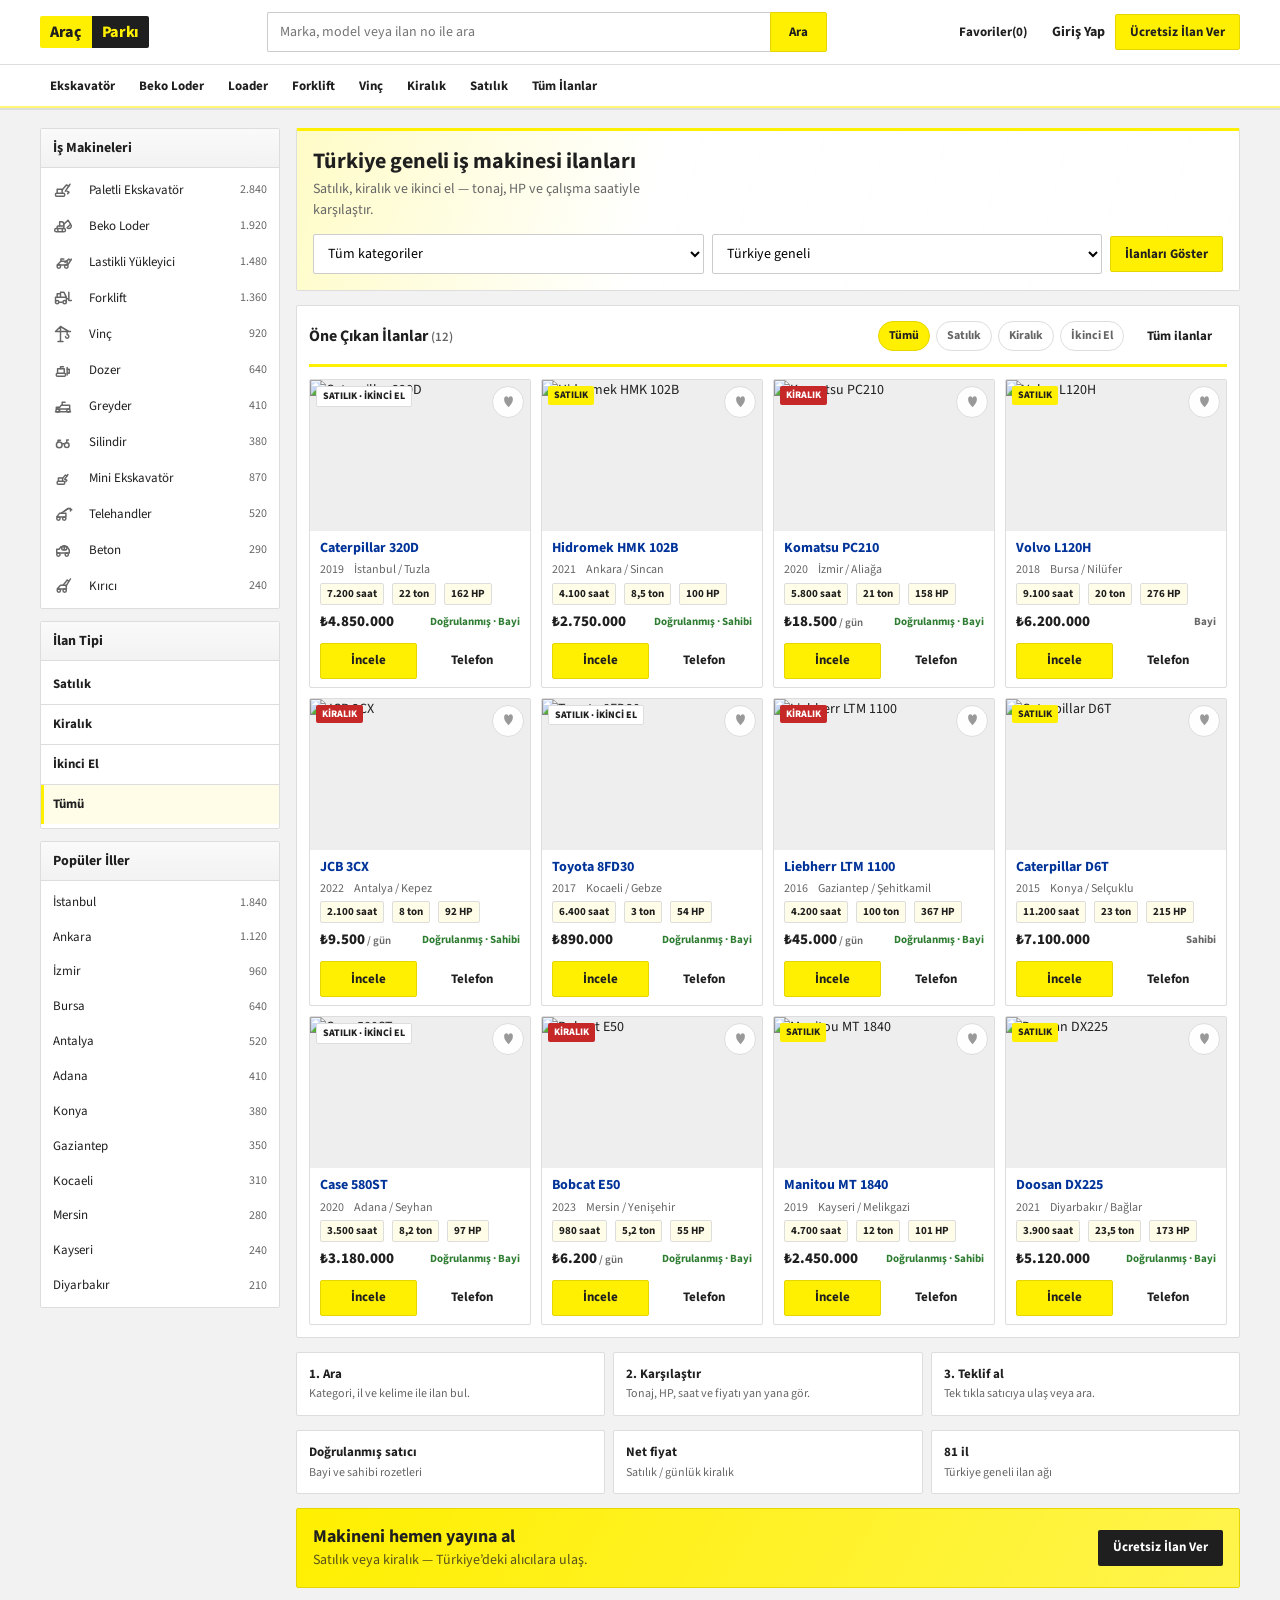
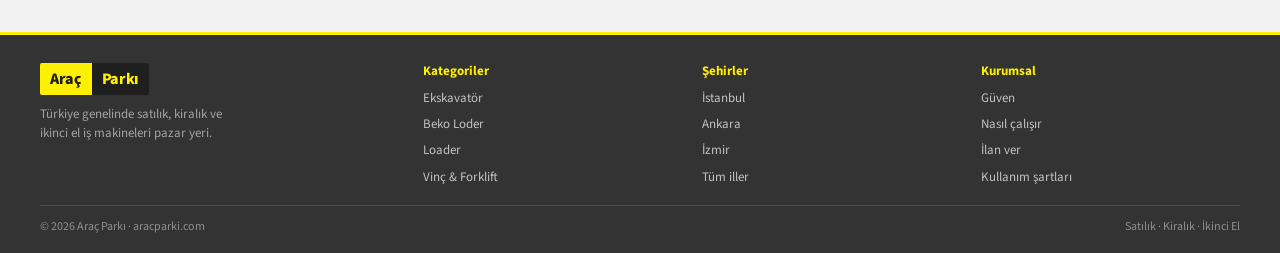
==== index.html @ b3c6f109 "Add initial implementation of vehicle listing and detail pages Created data structure for vehicle li" ====
<!DOCTYPE html>
<html lang="tr">
  <head>
    <meta charset="UTF-8" />
    <meta name="viewport" content="width=device-width, initial-scale=1" />
    <meta
      name="description"
      content="Araç Parkı — Türkiye genelinde satılık, kiralık ve ikinci el iş makineleri pazar yeri. Ekskavatör, loader, beko, vinç ve daha fazlası."
    />
    <title>Araç Parkı | Türkiye İş Makinesi Satılık · Kiralık · İkinci El</title>
    <link rel="preconnect" href="https://fonts.googleapis.com" />
    <link rel="preconnect" href="https://fonts.gstatic.com" crossorigin />
    <link
      href="https://fonts.googleapis.com/css2?family=Source+Sans+3:wght@400;600;700;800&display=swap"
      rel="stylesheet"
    />
    <link rel="stylesheet" href="styles.css" />
  </head>
  <body>
    <header class="site-header" id="top">
      <div class="header-top">
        <div class="container header-top-inner">
          <a class="logo" href="index.html" aria-label="Araç Parkı ana sayfa">
            <span class="logo-arac">Araç</span><span class="logo-parki">Parkı</span>
          </a>

          <form class="header-search" id="search-form" role="search">
            <label class="sr-only" for="search-query">Kelime ara</label>
            <input
              id="search-query"
              name="q"
              type="search"
              placeholder="Marka, model veya ilan no ile ara"
              autocomplete="off"
            />
            <button class="btn btn-machine" type="submit">Ara</button>
          </form>

          <div class="header-actions">
            <button
              type="button"
              class="btn btn-ghost fav-toggle"
              id="fav-panel-btn"
              aria-expanded="false"
              aria-controls="fav-panel"
            >
              Favoriler <span id="fav-count">(0)</span>
            </button>
            <a class="link-quiet" href="#giris">Giriş Yap</a>
            <a class="btn btn-machine" href="#ilan-ver">Ücretsiz İlan Ver</a>
            <button
              class="nav-toggle"
              type="button"
              aria-expanded="false"
              aria-controls="nav-mobile"
              aria-label="Menüyü aç"
            >
              <span aria-hidden="true"></span>
            </button>
          </div>
        </div>
      </div>

      <nav class="cat-bar" aria-label="Kategoriler">
        <div class="container cat-bar-inner">
          <a href="ilanlar.html?kategori=Paletli%20Ekskavat%C3%B6r">Ekskavatör</a>
          <a href="ilanlar.html?kategori=Beko%20Loder">Beko Loder</a>
          <a href="ilanlar.html?kategori=Lastikli%20Y%C3%BCkleyici">Loader</a>
          <a href="ilanlar.html?kategori=Forklift">Forklift</a>
          <a href="ilanlar.html?kategori=Vin%C3%A7">Vinç</a>
          <a href="ilanlar.html?tip=kiralik">Kiralık</a>
          <a href="ilanlar.html?tip=satilik">Satılık</a>
          <a href="ilanlar.html">Tüm İlanlar</a>
        </div>
      </nav>

      <div class="nav-mobile" id="nav-mobile">
        <a href="#vitrin" data-filter="satilik">Satılık</a>
        <a href="#vitrin" data-filter="kiralik">Kiralık</a>
        <a href="#vitrin" data-filter="ikinci-el">İkinci El</a>
        <a href="#kategoriler">Kategoriler</a>
        <a href="#sehirler">Şehirler</a>
        <a href="#ilan-ver">Ücretsiz İlan Ver</a>
      </div>
    </header>

    <div class="fav-panel" id="fav-panel" hidden>
      <div class="container fav-panel-inner">
        <div class="fav-panel-head">
          <strong>Favori ilanların</strong>
          <button type="button" class="btn btn-ghost" id="fav-panel-close">Kapat</button>
        </div>
        <div id="fav-list" class="fav-list"></div>
      </div>
    </div>

    <main>
      <div class="home container">
        <aside class="home-aside" id="kategoriler" aria-label="Kategori menüsü">
          <div class="aside-card">
            <h2 class="aside-title">İş Makineleri</h2>
            <ul class="aside-list" id="category-grid"></ul>
          </div>

          <div class="aside-card">
            <h2 class="aside-title">İlan Tipi</h2>
            <div class="intent-tabs aside-intents" role="group" aria-label="İlan tipi">
              <button type="button" class="intent-tab" data-filter="satilik" aria-pressed="false">
                Satılık
              </button>
              <button type="button" class="intent-tab" data-filter="kiralik" aria-pressed="false">
                Kiralık
              </button>
              <button type="button" class="intent-tab" data-filter="ikinci-el" aria-pressed="false">
                İkinci El
              </button>
              <button type="button" class="intent-tab" data-filter="all" aria-pressed="true">
                Tümü
              </button>
            </div>
          </div>

          <div class="aside-card" id="sehirler">
            <h2 class="aside-title">Popüler İller</h2>
            <ul class="aside-cities" id="city-grid"></ul>
          </div>
        </aside>

        <div class="home-main">
          <section class="promo-strip" aria-labelledby="promo-title">
            <div class="promo-copy">
              <h1 class="promo-title" id="promo-title">
                Türkiye geneli iş makinesi ilanları
              </h1>
              <p class="promo-lead">
                Satılık, kiralık ve ikinci el — tonaj, HP ve çalışma saatiyle karşılaştır.
              </p>
            </div>
            <form class="promo-filters" id="filter-form">
              <label class="sr-only" for="filter-category">Kategori</label>
              <select id="filter-category" name="kategori" aria-label="Kategori seç">
                <option value="">Tüm kategoriler</option>
                <option value="Paletli Ekskavatör">Paletli Ekskavatör</option>
                <option value="Beko Loder">Beko Loder</option>
                <option value="Lastikli Yükleyici">Lastikli Yükleyici</option>
                <option value="Forklift">Forklift</option>
                <option value="Vinç">Vinç</option>
                <option value="Dozer">Dozer</option>
                <option value="Greyder">Greyder</option>
                <option value="Silindir">Silindir</option>
                <option value="Mini Ekskavatör">Mini Ekskavatör</option>
                <option value="Telehandler">Telehandler</option>
                <option value="Beton">Beton</option>
                <option value="Kırıcı">Kırıcı</option>
              </select>
              <label class="sr-only" for="filter-city">İl</label>
              <select id="filter-city" name="il" aria-label="İl seç">
                <option value="">Türkiye geneli</option>
              </select>
              <button class="btn btn-machine" type="submit">İlanları Göster</button>
            </form>
            <p class="active-filters" id="active-filters" hidden></p>
          </section>

          <section class="vitrin-block" id="vitrin" aria-labelledby="vitrin-title">
            <div class="vitrin-head">
              <h2 id="vitrin-title">
                Öne Çıkan İlanlar
                <span class="result-count" id="result-count"></span>
              </h2>
              <div class="vitrin-head-actions">
                <div class="filter-chips" role="group" aria-label="Vitrin filtresi">
                  <button type="button" class="chip" data-filter="all" aria-pressed="true">Tümü</button>
                  <button type="button" class="chip" data-filter="satilik" aria-pressed="false">Satılık</button>
                  <button type="button" class="chip" data-filter="kiralik" aria-pressed="false">Kiralık</button>
                  <button type="button" class="chip" data-filter="ikinci-el" aria-pressed="false">İkinci El</button>
                </div>
                <a class="btn btn-ghost btn-sm" id="see-all-listings" href="ilanlar.html">Tüm ilanlar</a>
              </div>
            </div>
            <div class="listing-grid" id="listing-grid" aria-live="polite"></div>
          </section>

          <section class="recent-block" id="recent" aria-labelledby="recent-title" hidden>
            <div class="vitrin-head">
              <h2 id="recent-title">Son baktıkların</h2>
            </div>
            <div class="listing-grid listing-grid-compact" id="recent-grid"></div>
          </section>

          <section class="info-row" id="nasil" aria-labelledby="how-title">
            <h2 class="sr-only" id="how-title">Nasıl çalışır</h2>
            <div class="info-item">
              <strong>1. Ara</strong>
              <span>Kategori, il ve kelime ile ilan bul.</span>
            </div>
            <div class="info-item">
              <strong>2. Karşılaştır</strong>
              <span>Tonaj, HP, saat ve fiyatı yan yana gör.</span>
            </div>
            <div class="info-item">
              <strong>3. Teklif al</strong>
              <span>Tek tıkla satıcıya ulaş veya ara.</span>
            </div>
          </section>

          <section class="trust-row" id="guven">
            <div class="trust-item">
              <strong>Doğrulanmış satıcı</strong>
              <span>Bayi ve sahibi rozetleri</span>
            </div>
            <div class="trust-item">
              <strong>Net fiyat</strong>
              <span>Satılık / günlük kiralık</span>
            </div>
            <div class="trust-item">
              <strong>81 il</strong>
              <span>Türkiye geneli ilan ağı</span>
            </div>
          </section>

          <section class="seller-cta" id="ilan-ver">
            <div>
              <h2>Makineni hemen yayına al</h2>
              <p>Satılık veya kiralık — Türkiye’deki alıcılara ulaş.</p>
            </div>
            <a class="btn btn-dark" href="#ilan-ver">Ücretsiz İlan Ver</a>
          </section>
        </div>
      </div>
    </main>

    <div class="toast" id="toast" hidden role="status" aria-live="polite"></div>

    <footer class="site-footer" id="giris">
      <div class="container">
        <div class="footer-grid">
          <div class="footer-brand">
            <a class="logo" href="#top" aria-label="Araç Parkı">
              <span class="logo-arac">Araç</span><span class="logo-parki">Parkı</span>
            </a>
            <p>
              Türkiye genelinde satılık, kiralık ve ikinci el iş makineleri
              pazar yeri.
            </p>
          </div>
          <div class="footer-col">
            <h3>Kategoriler</h3>
            <ul>
              <li><a href="#kategoriler">Ekskavatör</a></li>
              <li><a href="#kategoriler">Beko Loder</a></li>
              <li><a href="#kategoriler">Loader</a></li>
              <li><a href="#kategoriler">Vinç &amp; Forklift</a></li>
            </ul>
          </div>
          <div class="footer-col">
            <h3>Şehirler</h3>
            <ul>
              <li><a href="#sehirler">İstanbul</a></li>
              <li><a href="#sehirler">Ankara</a></li>
              <li><a href="#sehirler">İzmir</a></li>
              <li><a href="#sehirler">Tüm iller</a></li>
            </ul>
          </div>
          <div class="footer-col">
            <h3>Kurumsal</h3>
            <ul>
              <li><a href="#guven">Güven</a></li>
              <li><a href="#nasil">Nasıl çalışır</a></li>
              <li><a href="#ilan-ver">İlan ver</a></li>
              <li><a href="#giris">Kullanım şartları</a></li>
            </ul>
          </div>
        </div>
        <div class="footer-bottom">
          <span>© 2026 Araç Parkı · aracparki.com</span>
          <span>Satılık · Kiralık · İkinci El</span>
        </div>
      </div>
    </footer>

    <script src="data.js"></script>
    <script src="home.js"></script>
  </body>
</html>
---- styles.css ----
/* Araç Parkı — sahibinden anımsatan sınıflandırılmış renk dili */
:root {
  --ink: #1f1f1f;
  --surface: #f2f2f2;
  --surface-2: #e8e8e8;
  --steel: #666666;
  --asphalt: #333333;
  --machine: #ffef00;
  --machine-hot: #fff44d;
  --machine-deep: #e6d600;
  --machine-ink: #1f1f1f;
  --link: #003399;
  --link-hover: #002266;
  --signal: #c62828;
  --ok: #2e7d32;
  --line: #dddddd;
  --tint: #fffde7;
  --shadow-soft: 0 1px 3px rgba(0, 0, 0, 0.08);
  --radius: 2px;
  --font-body: "Source Sans 3", "Segoe UI", Tahoma, sans-serif;
  --max: 1200px;
  --ease: cubic-bezier(0.22, 1, 0.36, 1);
}

*,
*::before,
*::after {
  box-sizing: border-box;
}

html {
  scroll-behavior: smooth;
}

body {
  margin: 0;
  font-family: var(--font-body);
  font-size: 14px;
  line-height: 1.45;
  color: var(--ink);
  background: var(--surface);
  -webkit-font-smoothing: antialiased;
}

img {
  max-width: 100%;
  display: block;
}

a {
  color: inherit;
  text-decoration: none;
}

button,
input,
select {
  font: inherit;
}

h1,
h2,
h3 {
  margin: 0;
  font-weight: 700;
  line-height: 1.3;
}

.container {
  width: min(100% - 24px, var(--max));
  margin-inline: auto;
}

.sr-only {
  position: absolute;
  width: 1px;
  height: 1px;
  padding: 0;
  margin: -1px;
  overflow: hidden;
  clip: rect(0, 0, 0, 0);
  white-space: nowrap;
  border: 0;
}

/* —— Header —— */
.site-header {
  position: sticky;
  top: 0;
  z-index: 50;
  background: #fff;
  border-bottom: 1px solid var(--line);
}

.header-top {
  border-bottom: 1px solid var(--line);
}

.header-top-inner {
  display: grid;
  grid-template-columns: auto minmax(0, 1fr) auto;
  align-items: center;
  gap: 10px;
  min-height: 64px;
  padding-block: 10px;
}

.logo {
  display: inline-flex;
  align-items: stretch;
  padding: 0;
  background: transparent;
  font-weight: 800;
  font-size: 16px;
  letter-spacing: -0.02em;
  border-radius: var(--radius);
  overflow: hidden;
  white-space: nowrap;
  line-height: 1;
  transition: opacity 0.12s var(--ease);
}

.logo:hover {
  opacity: 0.92;
}

.logo:active {
  opacity: 0.84;
}

.logo-arac,
.logo-parki {
  display: inline-flex;
  align-items: center;
  padding: 8px 10px;
}

.logo-arac {
  background: var(--machine);
  color: var(--machine-ink);
}

.logo-parki {
  background: var(--ink);
  color: var(--machine);
}

.brand-mark {
  display: inline-flex;
  align-items: stretch;
  margin: 0 0 6px;
  padding: 0;
  background: transparent;
  font-weight: 800;
  font-size: 18px;
  border-radius: var(--radius);
  overflow: hidden;
  line-height: 1;
}

.brand-mark .logo-arac,
.brand-mark .logo-parki {
  padding: 6px 10px;
}

.header-search {
  display: flex;
  gap: 0;
  width: 100%;
  max-width: 560px;
  margin-inline: auto;
  min-width: 0;
}

.btn-ghost {
  background: #fff;
  color: var(--ink);
  border: 1px solid var(--line);
}

.btn-ghost:hover {
  border-color: #bbb;
  color: var(--link);
  background: #fafafa;
}

.btn-ghost:active {
  background: #f0f0f0;
  border-color: #aaa;
}

.btn-sm {
  min-height: 30px;
  padding: 0 10px;
  font-size: 12px;
}

.fav-toggle {
  display: inline-flex;
  font-size: 12px;
  padding-inline: 8px;
}

@media (max-width: 719px) {
  .header-top-inner {
    grid-template-columns: auto auto;
    grid-template-areas:
      "logo actions"
      "search search";
  }

  .logo {
    grid-area: logo;
  }

  .header-search {
    grid-area: search;
    max-width: none;
  }

  .header-actions {
    grid-area: actions;
  }

  .link-quiet {
    display: none;
  }

  .header-actions .btn-machine {
    display: none;
  }
}

.listing-specs {
  display: flex;
  flex-wrap: wrap;
  gap: 4px 8px;
  font-size: 11px;
  font-weight: 700;
  color: var(--ink);
}

.listing-specs span {
  background: var(--tint);
  border: 1px solid var(--line);
  border-radius: var(--radius);
  padding: 2px 6px;
}

.listing-cta {
  display: flex;
  gap: 6px;
  margin-top: 6px;
}

.listing-cta .btn {
  flex: 1;
  text-align: center;
}

.fav-btn {
  position: absolute;
  top: 6px;
  right: 6px;
  z-index: 2;
  width: 32px;
  height: 32px;
  border: 1px solid var(--line);
  border-radius: 50%;
  background: rgba(255, 255, 255, 0.95);
  color: #999;
  cursor: pointer;
  font-size: 15px;
  line-height: 1;
  transition:
    color 0.12s var(--ease),
    border-color 0.12s var(--ease),
    background 0.12s var(--ease),
    transform 0.12s var(--ease);
}

.fav-btn:hover {
  color: #c62828;
  border-color: #e0a0a0;
  background: #fff;
}

.fav-btn:active {
  transform: scale(0.94);
}

.fav-btn.is-on {
  color: #c62828;
  border-color: #f1b0b0;
  background: #fff5f5;
}

.fav-btn.is-on:hover {
  background: #ffe8e8;
  border-color: #e08080;
}

.result-count {
  font-weight: 600;
  color: var(--steel);
  font-size: 13px;
}

.active-filters {
  margin: 0;
  font-size: 12px;
  color: var(--steel);
}

.link-clear {
  appearance: none;
  border: 0;
  background: none;
  color: var(--link-hover);
  font-weight: 700;
  cursor: pointer;
  text-decoration: underline;
  padding: 0;
  margin-left: 6px;
}

.fav-panel {
  background: #fff;
  border-bottom: 1px solid var(--line);
  box-shadow: var(--shadow-soft);
}

.fav-panel-inner {
  padding-block: 12px;
}

.fav-panel-head {
  display: flex;
  align-items: center;
  justify-content: space-between;
  margin-bottom: 10px;
}

.fav-list,
.listing-grid-compact {
  display: grid;
  gap: 10px;
}

.toast {
  position: fixed;
  left: 50%;
  bottom: 24px;
  transform: translateX(-50%);
  z-index: 80;
  background: var(--ink);
  color: #fff;
  padding: 10px 14px;
  border-radius: var(--radius);
  font-size: 13px;
  font-weight: 700;
  max-width: min(90vw, 360px);
}

.recent-block {
  background: #fff;
  border: 1px solid var(--line);
  border-radius: var(--radius);
  padding: 12px;
}

.header-search input {
  flex: 1;
  min-height: 40px;
  padding: 0 12px;
  border: 1px solid #ccc;
  border-right: 0;
  border-radius: var(--radius) 0 0 var(--radius);
  background: #fff;
  transition: border-color 0.12s var(--ease), box-shadow 0.12s var(--ease);
}

.header-search input:hover {
  border-color: #999;
}

.header-search input:focus {
  outline: none;
  border-color: var(--machine-deep);
  box-shadow: inset 0 0 0 1px var(--machine-deep);
  z-index: 1;
  position: relative;
}

.header-search .btn {
  border-radius: 0 var(--radius) var(--radius) 0;
  min-height: 40px;
  padding-inline: 18px;
}

.header-actions {
  display: flex;
  align-items: center;
  gap: 10px;
}

.link-quiet {
  display: none;
  font-weight: 700;
  color: var(--ink);
}

.link-quiet:hover {
  color: var(--link);
}

.btn {
  display: inline-flex;
  align-items: center;
  justify-content: center;
  min-height: 36px;
  padding: 0 14px;
  border: 1px solid transparent;
  border-radius: var(--radius);
  font-weight: 700;
  font-size: 13px;
  cursor: pointer;
  white-space: nowrap;
  transition:
    background 0.12s var(--ease),
    border-color 0.12s var(--ease),
    color 0.12s var(--ease),
    transform 0.1s var(--ease);
}

.btn:disabled,
.btn[aria-disabled="true"] {
  opacity: 0.45;
  cursor: not-allowed;
  pointer-events: none;
}

.btn-machine {
  background: var(--machine);
  color: var(--machine-ink);
  border-color: var(--machine-deep);
}

.btn-machine:hover {
  background: var(--machine-deep);
}

.btn-machine:active {
  background: #d4c700;
  transform: translateY(1px);
}

.btn-dark {
  background: var(--ink);
  color: #fff;
}

.btn-dark:hover {
  background: #333;
}

.btn-dark:active {
  background: #111;
  transform: translateY(1px);
}

.btn:focus-visible,
.chip:focus-visible,
.intent-tab:focus-visible,
.fav-btn:focus-visible,
.nav-toggle:focus-visible,
.link-clear:focus-visible {
  outline: 2px solid var(--link);
  outline-offset: 2px;
}

.nav-toggle {
  display: inline-flex;
  width: 36px;
  height: 36px;
  align-items: center;
  justify-content: center;
  background: #fff;
  border: 1px solid var(--line);
  border-radius: var(--radius);
  cursor: pointer;
}

.nav-toggle span {
  display: block;
  width: 16px;
  height: 2px;
  background: var(--ink);
  box-shadow:
    0 -5px 0 var(--ink),
    0 5px 0 var(--ink);
}

.cat-bar {
  background: #fff;
  overflow-x: auto;
  border-bottom: 1px solid var(--line);
  box-shadow: inset 0 -2px 0 rgba(255, 239, 0, 0.55);
}

.cat-bar-inner {
  display: flex;
  gap: 4px;
  min-height: 42px;
  align-items: center;
  padding-block: 4px;
}

.cat-bar a {
  flex: 0 0 auto;
  padding: 8px 10px;
  font-weight: 700;
  font-size: 13px;
  color: var(--ink);
  border-radius: var(--radius);
}

.cat-bar a:hover {
  color: var(--link);
  background: #f7f7f7;
}

.cat-bar a:active {
  background: #eeeeee;
}

.nav-mobile {
  display: none;
  background: #fff;
  border-top: 1px solid var(--line);
  padding: 8px 16px 12px;
}

.nav-mobile.is-open {
  display: block;
}

.nav-mobile a {
  display: block;
  padding: 10px 0;
  font-weight: 700;
  border-bottom: 1px solid var(--line);
}

.nav-mobile a:hover {
  color: var(--link);
}

/* —— Home layout —— */
.home {
  display: grid;
  gap: 16px;
  padding-block: 16px 28px;
}

.home-aside {
  display: grid;
  gap: 12px;
  align-content: start;
}

.aside-card {
  background: #fff;
  border: 1px solid var(--line);
  border-radius: var(--radius);
  overflow: hidden;
}

.aside-title {
  margin: 0;
  padding: 10px 12px;
  font-size: 14px;
  background: linear-gradient(180deg, #fafafa, #f2f2f2);
  border-bottom: 1px solid var(--line);
  color: var(--ink);
}

.aside-list,
.aside-cities {
  list-style: none;
  margin: 0;
  padding: 4px 0;
}

.aside-list a,
.aside-cities a {
  display: flex;
  align-items: center;
  justify-content: space-between;
  gap: 8px;
  padding: 8px 12px;
  color: var(--ink);
  font-size: 13px;
}

.aside-list a:hover,
.aside-cities a:hover {
  background: var(--tint);
  color: var(--link-hover);
}

.aside-list a:active,
.aside-cities a:active {
  background: #fff9c4;
}

.aside-list .count,
.aside-cities .count {
  color: var(--steel);
  font-size: 12px;
}

.aside-list .cat-ico {
  width: 20px;
  height: 20px;
  flex: 0 0 auto;
  color: var(--steel);
  margin-right: 8px;
  display: block;
  overflow: visible;
}

.aside-list a:hover .cat-ico {
  color: var(--link);
}

.aside-list a {
  justify-content: flex-start;
}

.aside-list a .count {
  margin-left: auto;
}

.aside-intents {
  display: grid;
  grid-template-columns: 1fr;
  gap: 0;
  padding: 4px 0;
}

.intent-tab {
  appearance: none;
  width: 100%;
  text-align: left;
  border: 0;
  border-bottom: 1px solid var(--line);
  background: #fff;
  color: var(--ink);
  padding: 10px 12px;
  font-weight: 700;
  font-size: 13px;
  cursor: pointer;
}

.intent-tab:last-child {
  border-bottom: 0;
}

.intent-tab[aria-pressed="true"] {
  background: var(--tint);
  box-shadow: inset 3px 0 0 var(--machine);
}

.intent-tab:hover {
  background: #fafafa;
}

.intent-tab[aria-pressed="true"]:hover {
  background: var(--tint);
}

.intent-tab:active {
  background: #f0f0f0;
}

.intent-tab[aria-pressed="true"]:active {
  background: #fff9c4;
}

.home-main {
  display: grid;
  gap: 14px;
  min-width: 0;
}

/* Promo / search strip */
.promo-strip {
  display: grid;
  gap: 14px;
  padding: 16px;
  background: #fff;
  border: 1px solid var(--line);
  border-radius: var(--radius);
  background-image:
    linear-gradient(105deg, rgba(255, 239, 0, 0.22) 0%, rgba(255, 255, 255, 0.96) 38%, #fff 100%),
    linear-gradient(180deg, #fff, #fff);
  border-top: 3px solid var(--machine);
}

.promo-title {
  font-size: 20px;
  margin-bottom: 4px;
}

.promo-lead {
  margin: 0;
  color: var(--steel);
  max-width: 52ch;
}

.promo-filters {
  display: grid;
  gap: 8px;
}

.promo-filters select {
  min-height: 40px;
  padding: 0 10px;
  border: 1px solid #ccc;
  border-radius: var(--radius);
  background: #fff;
  transition: border-color 0.12s var(--ease), box-shadow 0.12s var(--ease);
}

.promo-filters select:hover {
  border-color: #999;
}

.promo-filters select:focus {
  outline: none;
  border-color: var(--machine-deep);
  box-shadow: 0 0 0 2px rgba(255, 239, 0, 0.45);
}

/* Vitrin */
.vitrin-block {
  background: #fff;
  border: 1px solid var(--line);
  border-radius: var(--radius);
  padding: 12px;
}

.vitrin-head {
  display: flex;
  flex-wrap: wrap;
  align-items: center;
  justify-content: space-between;
  gap: 10px;
  margin-bottom: 12px;
  padding-bottom: 10px;
  border-bottom: 3px solid var(--machine);
}

.vitrin-head h2 {
  font-size: 16px;
}

.filter-chips {
  display: flex;
  flex-wrap: wrap;
  gap: 6px;
}

.chip {
  appearance: none;
  border: 1px solid var(--line);
  background: #fff;
  color: var(--steel);
  padding: 5px 10px;
  border-radius: 999px;
  font-weight: 700;
  font-size: 12px;
  cursor: pointer;
  transition:
    background 0.12s var(--ease),
    border-color 0.12s var(--ease),
    color 0.12s var(--ease);
}

.chip:hover {
  border-color: #bbb;
  color: var(--ink);
  background: #fafafa;
}

.chip:active {
  background: #f0f0f0;
}

.chip[aria-pressed="true"] {
  background: var(--machine);
  color: var(--machine-ink);
  border-color: var(--machine-deep);
}

.chip[aria-pressed="true"]:hover {
  background: var(--machine-deep);
}

.chip[aria-pressed="true"]:active {
  background: #d4c700;
}

.listing-grid {
  display: grid;
  gap: 10px;
}

.listing-card {
  display: grid;
  grid-template-columns: 120px 1fr;
  background: #fff;
  border: 1px solid var(--line);
  border-radius: var(--radius);
  overflow: hidden;
  opacity: 0;
  transform: translateY(10px);
  transition:
    border-color 0.15s var(--ease),
    box-shadow 0.15s var(--ease);
}

.listing-card.is-visible {
  opacity: 1;
  transform: none;
}

.listing-card:hover {
  border-color: #cfcfcf;
  box-shadow: var(--shadow-soft);
}

.listing-media {
  position: relative;
  background: #eee;
  min-height: 90px;
}

.listing-media img {
  width: 100%;
  height: 100%;
  object-fit: cover;
  aspect-ratio: 4 / 3;
}

.badge {
  position: absolute;
  top: 6px;
  left: 6px;
  z-index: 1;
  padding: 2px 6px;
  font-size: 10px;
  font-weight: 800;
  text-transform: uppercase;
  border-radius: var(--radius);
  background: var(--machine);
  color: var(--machine-ink);
}

.badge-rent {
  background: var(--signal);
  color: #fff;
}

.badge-used {
  background: #fff;
  border: 1px solid var(--line);
  color: var(--ink);
}

.listing-body {
  display: grid;
  gap: 4px;
  padding: 8px 10px;
  align-content: center;
}

.listing-body h3 {
  font-size: 14px;
  color: var(--link);
  font-weight: 700;
}

.listing-card:hover .listing-body h3 {
  text-decoration: underline;
  color: var(--link-hover);
}

.listing-meta {
  display: flex;
  flex-wrap: wrap;
  gap: 4px 10px;
  color: var(--steel);
  font-size: 12px;
}

.listing-foot {
  display: flex;
  align-items: center;
  justify-content: space-between;
  gap: 8px;
  margin-top: 2px;
}

.listing-price {
  font-size: 15px;
  font-weight: 800;
  color: var(--ink);
}

.listing-price small {
  font-size: 11px;
  font-weight: 600;
  color: var(--steel);
  margin-left: 2px;
}

.seller-tag {
  font-size: 11px;
  font-weight: 700;
  color: var(--steel);
}

.seller-tag.verified {
  color: var(--ok);
}

.listing-empty {
  padding: 28px 12px;
  text-align: center;
  color: var(--steel);
  background: #fafafa;
  border: 1px dashed var(--line);
}

/* Info / trust */
.info-row,
.trust-row {
  display: grid;
  gap: 8px;
}

.info-item,
.trust-item {
  background: #fff;
  border: 1px solid var(--line);
  border-radius: var(--radius);
  padding: 12px;
  display: grid;
  gap: 2px;
}

.info-item strong,
.trust-item strong {
  font-size: 13px;
}

.info-item span,
.trust-item span {
  color: var(--steel);
  font-size: 12px;
}

.seller-cta {
  display: flex;
  flex-wrap: wrap;
  align-items: center;
  justify-content: space-between;
  gap: 12px;
  padding: 16px;
  background: var(--machine);
  border: 1px solid var(--machine-deep);
  border-radius: var(--radius);
  background-image: linear-gradient(120deg, var(--machine) 0%, var(--machine-hot) 100%);
}

.seller-cta h2 {
  font-size: 18px;
  margin-bottom: 2px;
}

.seller-cta p {
  margin: 0;
  color: rgba(31, 31, 31, 0.75);
}

/* Footer */
.site-footer {
  background: var(--asphalt);
  color: rgba(255, 255, 255, 0.75);
  padding: 28px 0 18px;
  margin-top: 8px;
  border-top: 3px solid var(--machine);
}

.footer-grid {
  display: grid;
  gap: 20px;
  margin-bottom: 18px;
}

.footer-brand p {
  margin: 10px 0 0;
  max-width: 34ch;
  color: rgba(255, 255, 255, 0.55);
  font-size: 13px;
}

.footer-col h3 {
  font-size: 13px;
  color: var(--machine);
  margin-bottom: 8px;
}

.footer-col ul {
  list-style: none;
  margin: 0;
  padding: 0;
  display: grid;
  gap: 6px;
}

.footer-col a {
  color: rgba(255, 255, 255, 0.7);
  font-size: 13px;
}

.footer-col a:hover {
  color: #fff;
}

.footer-bottom {
  display: flex;
  flex-wrap: wrap;
  justify-content: space-between;
  gap: 8px;
  padding-top: 12px;
  border-top: 1px solid rgba(255, 255, 255, 0.12);
  font-size: 12px;
  color: rgba(255, 255, 255, 0.45);
}

/* Responsive */
@media (min-width: 720px) {
  .link-quiet {
    display: inline;
  }

  .nav-toggle {
    display: none;
  }

  .listing-grid,
  .fav-list,
  .listing-grid-compact {
    grid-template-columns: repeat(2, 1fr);
  }

  .listing-card {
    grid-template-columns: 1fr;
  }

  .listing-media img {
    aspect-ratio: 16 / 11;
  }

  .info-row,
  .trust-row {
    grid-template-columns: repeat(3, 1fr);
  }

  .promo-filters {
    grid-template-columns: 1fr 1fr auto;
    align-items: center;
  }

  .footer-grid {
    grid-template-columns: 1.4fr 1fr 1fr 1fr;
  }
}

@media (min-width: 980px) {
  body {
    font-size: 14px;
  }

  .home {
    grid-template-columns: 240px 1fr;
    gap: 16px;
    padding-block: 18px 36px;
  }

  .listing-grid {
    grid-template-columns: repeat(3, 1fr);
  }

  .promo-title {
    font-size: 22px;
  }
}

@media (min-width: 1100px) {
  .listing-grid {
    grid-template-columns: repeat(4, 1fr);
  }
}

@media (prefers-reduced-motion: reduce) {
  html {
    scroll-behavior: auto;
  }

  .listing-card,
  .btn,
  .chip,
  .fav-btn,
  .logo,
  .header-search input,
  .promo-filters select,
  .filter-field select,
  .sort-field select {
    opacity: 1;
    transform: none;
    transition: none;
  }
}

/* —— Liste & Detay (sahibinden benzeri) —— */
.page-list,
.page-detail {
  padding-block: 14px 36px;
}

.breadcrumb {
  display: flex;
  flex-wrap: wrap;
  gap: 6px;
  align-items: center;
  margin-bottom: 12px;
  font-size: 13px;
  color: var(--steel);
}

.breadcrumb a {
  color: var(--link);
  font-weight: 600;
}

.breadcrumb a:hover {
  color: var(--link-hover);
  text-decoration: underline;
}

.bc-sep {
  color: #bbb;
}

.list-layout {
  display: grid;
  gap: 14px;
}

.list-aside .filter-box {
  padding-bottom: 12px;
}

.filter-field {
  display: grid;
  gap: 4px;
  padding: 0 12px 10px;
}

.filter-field label {
  font-size: 12px;
  font-weight: 700;
  color: var(--steel);
}

.filter-field select {
  min-height: 36px;
  border: 1px solid #ccc;
  border-radius: var(--radius);
  padding: 0 8px;
  background: #fff;
  transition: border-color 0.12s var(--ease), box-shadow 0.12s var(--ease);
}

.filter-field select:hover,
.sort-field select:hover {
  border-color: #999;
}

.filter-field select:focus,
.sort-field select:focus {
  outline: none;
  border-color: var(--machine-deep);
  box-shadow: 0 0 0 2px rgba(255, 239, 0, 0.45);
}

.filter-box .btn {
  margin-inline: 12px;
  width: calc(100% - 24px);
}

.list-toolbar {
  display: flex;
  flex-wrap: wrap;
  align-items: center;
  justify-content: space-between;
  gap: 10px;
  margin-bottom: 10px;
  padding: 10px 12px;
  background: #fff;
  border: 1px solid var(--line);
}

.list-toolbar h1 {
  font-size: 18px;
  margin: 0;
}

.sort-field {
  display: flex;
  align-items: center;
  gap: 8px;
  font-size: 13px;
  font-weight: 700;
}

.sort-field select {
  min-height: 34px;
  border: 1px solid #ccc;
  border-radius: var(--radius);
  background: #fff;
}

.classified-list {
  display: grid;
  gap: 8px;
}

.classified-row {
  display: grid;
  grid-template-columns: 140px 1fr;
  gap: 12px;
  padding: 10px;
  background: #fff;
  border: 1px solid var(--line);
}

.classified-row:hover {
  border-color: #cfcfcf;
  box-shadow: var(--shadow-soft);
}

.classified-thumb {
  display: block;
  background: #eee;
  overflow: hidden;
}

.classified-thumb img {
  width: 100%;
  height: 100%;
  object-fit: cover;
  aspect-ratio: 4 / 3;
}

.classified-body {
  min-width: 0;
  display: grid;
  gap: 4px;
  align-content: start;
}

.classified-title {
  color: var(--link);
  font-weight: 700;
  font-size: 15px;
}

.classified-title:hover {
  color: var(--link-hover);
  text-decoration: underline;
}

.classified-meta {
  display: flex;
  flex-wrap: wrap;
  gap: 6px;
  align-items: center;
  font-size: 12px;
  color: var(--steel);
}

.classified-meta .badge {
  position: static;
  display: inline-block;
}

.classified-loc {
  font-size: 13px;
  font-weight: 700;
}

.classified-sub {
  font-size: 12px;
  color: var(--steel);
}

.classified-price-col {
  grid-column: 1 / -1;
  display: flex;
  align-items: center;
  justify-content: space-between;
  gap: 10px;
  padding-top: 6px;
  border-top: 1px solid var(--line);
}

.classified-price {
  font-size: 18px;
  font-weight: 800;
  color: var(--ink);
}

.classified-price small {
  font-size: 12px;
  font-weight: 600;
  color: var(--steel);
}

.vitrin-head-actions {
  display: flex;
  flex-wrap: wrap;
  align-items: center;
  gap: 8px;
}

.listing-body h3 a {
  color: inherit;
  text-decoration: none;
}

.listing-body h3 a:hover {
  text-decoration: underline;
}

/* Detail */
.detail-layout {
  display: grid;
  gap: 14px;
}

.detail-card {
  background: #fff;
  border: 1px solid var(--line);
  padding: 14px;
}

.detail-gallery {
  background: #fff;
  border: 1px solid var(--line);
  padding: 10px;
}

.gallery-main {
  width: 100%;
  aspect-ratio: 4 / 3;
  object-fit: cover;
  background: #eee;
}

.gallery-thumbs {
  display: flex;
  gap: 8px;
  margin-top: 8px;
  overflow-x: auto;
}

.gallery-thumbs button {
  flex: 0 0 auto;
  border: 2px solid transparent;
  padding: 0;
  background: #eee;
  cursor: pointer;
}

.gallery-thumbs button.is-active {
  border-color: var(--machine);
}

.gallery-thumbs img {
  width: 88px;
  height: 66px;
  object-fit: cover;
  display: block;
}

.detail-section-title {
  font-size: 16px;
  margin-bottom: 10px;
  padding-bottom: 8px;
  border-bottom: 2px solid var(--machine);
}

.spec-table {
  width: 100%;
  border-collapse: collapse;
  font-size: 13px;
}

.spec-table th,
.spec-table td {
  padding: 8px 6px;
  border-bottom: 1px solid var(--line);
  text-align: left;
  vertical-align: top;
}

.spec-table th {
  width: 40%;
  color: var(--steel);
  font-weight: 700;
}

.detail-desc {
  margin: 0;
  line-height: 1.6;
  color: var(--ink);
}

.detail-title {
  font-size: 18px;
  margin-bottom: 8px;
  color: var(--link);
}

.detail-price {
  font-size: 26px;
  font-weight: 800;
  margin-bottom: 4px;
}

.detail-price small {
  font-size: 13px;
  font-weight: 600;
  color: var(--steel);
}

.detail-loc {
  font-size: 13px;
  color: var(--steel);
  margin-bottom: 12px;
}

.detail-actions {
  display: grid;
  gap: 8px;
  margin-bottom: 12px;
}

.seller-box {
  display: grid;
  gap: 2px;
  padding: 10px;
  background: #fafafa;
  border: 1px solid var(--line);
  font-size: 13px;
  margin-bottom: 10px;
}

.detail-back {
  color: var(--link);
  font-weight: 700;
  font-size: 13px;
}

.detail-back:hover {
  text-decoration: underline;
}

.btn.is-fav {
  border-color: #f1b0b0;
  color: #c62828;
}

@media (min-width: 720px) {
  .classified-row {
    grid-template-columns: 180px 1fr auto;
    align-items: stretch;
  }

  .classified-price-col {
    grid-column: auto;
    flex-direction: column;
    align-items: flex-end;
    justify-content: space-between;
    border-top: 0;
    padding-top: 0;
    min-width: 140px;
  }
}

@media (min-width: 980px) {
  .list-layout {
    grid-template-columns: 240px 1fr;
    align-items: start;
  }

  .detail-layout {
    grid-template-columns: 1fr 320px;
    align-items: start;
  }

  .sticky-box {
    position: sticky;
    top: 84px;
  }
}

.btn-block {
  width: 100%;
  text-align: center;
}

.filter-box .btn-block {
  margin-inline: 12px;
  width: calc(100% - 24px);
}

.filter-box .btn-block + .btn-block {
  margin-top: 8px;
}

.classified-row {
  position: relative;
}

.classified-hit {
  position: absolute;
  inset: 0;
  z-index: 1;
}

.classified-row .classified-title,
.classified-row .btn,
.classified-row .classified-thumb {
  position: relative;
  z-index: 2;
}

.empty-state {
  display: grid;
  gap: 10px;
  justify-items: start;
  padding: 28px 16px;
}

.mobile-cta {
  display: none;
}

@media (max-width: 979px) {
  .page-detail {
    padding-bottom: 88px;
  }

  .mobile-cta {
    position: fixed;
    left: 0;
    right: 0;
    bottom: 0;
    z-index: 60;
    display: grid;
    grid-template-columns: 1fr auto auto;
    gap: 8px;
    align-items: center;
    padding: 10px 12px calc(10px + env(safe-area-inset-bottom));
    background: #fff;
    border-top: 1px solid var(--line);
    box-shadow: 0 -4px 16px rgba(0, 0, 0, 0.08);
  }

  .mobile-cta-price {
    font-size: 15px;
    font-weight: 800;
    min-width: 0;
  }

  .mobile-cta-price small {
    font-size: 11px;
    font-weight: 600;
    color: var(--steel);
  }
}
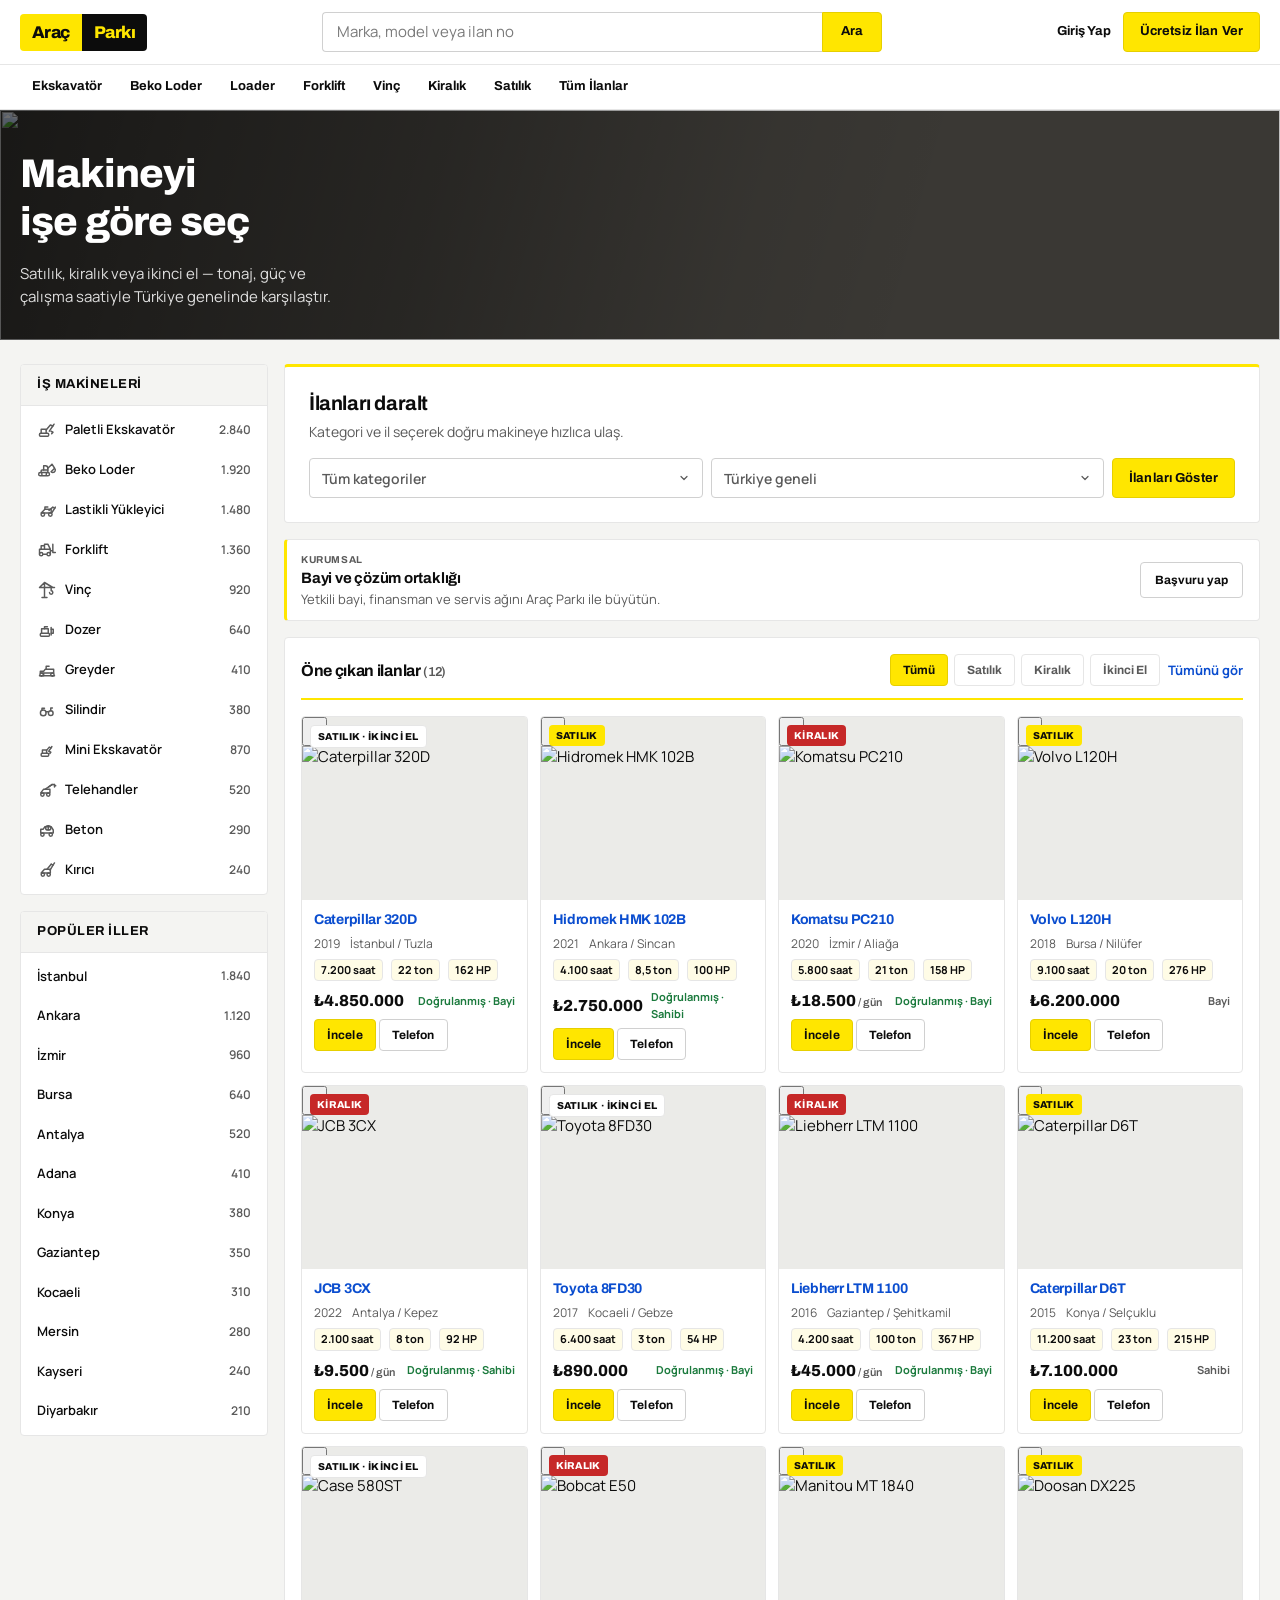
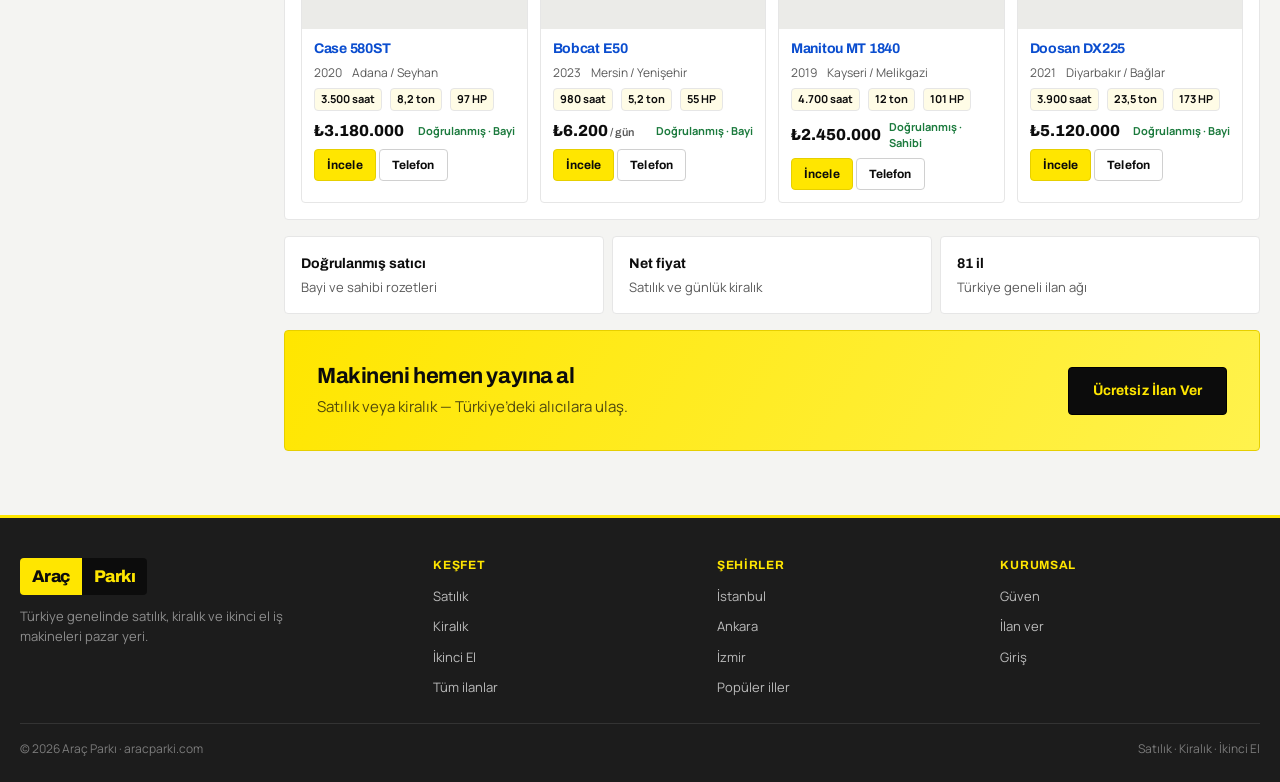
==== commit 8cc561c8: "Add partner banner section and update styles for improved layout Introduced a new partner banner sec" ====
--- a/index.html
+++ b/index.html
@@ -2,24 +2,36 @@
 <html lang="tr">
   <head>
     <meta charset="UTF-8" />
-    <meta name="viewport" content="width=device-width, initial-scale=1" />
+    <meta name="viewport" content="width=device-width, initial-scale=1, viewport-fit=cover" />
     <meta
       name="description"
-      content="Araç Parkı — Türkiye genelinde satılık, kiralık ve ikinci el iş makineleri pazar yeri. Ekskavatör, loader, beko, vinç ve daha fazlası."
+      content="Araç Parkı — Türkiye genelinde satılık, kiralık ve ikinci el iş makineleri. Ekskavatör, loader, beko, vinç ve daha fazlası."
     />
     <title>Araç Parkı | Türkiye İş Makinesi Satılık · Kiralık · İkinci El</title>
     <link rel="preconnect" href="https://fonts.googleapis.com" />
     <link rel="preconnect" href="https://fonts.gstatic.com" crossorigin />
     <link
-      href="https://fonts.googleapis.com/css2?family=Source+Sans+3:wght@400;600;700;800&display=swap"
+      href="https://fonts.googleapis.com/css2?family=Archivo:wght@500;600;700;800&family=Manrope:wght@400;500;600;700;800&display=swap"
       rel="stylesheet"
     />
     <link rel="stylesheet" href="styles.css" />
   </head>
   <body>
+    <a class="skip-link" href="#main">İçeriğe geç</a>
+
     <header class="site-header" id="top">
       <div class="header-top">
         <div class="container header-top-inner">
+          <button
+            class="nav-toggle"
+            type="button"
+            aria-expanded="false"
+            aria-controls="nav-mobile"
+            aria-label="Menüyü aç"
+          >
+            <span aria-hidden="true"></span>
+          </button>
+
           <a class="logo" href="index.html" aria-label="Araç Parkı ana sayfa">
             <span class="logo-arac">Araç</span><span class="logo-parki">Parkı</span>
           </a>
@@ -30,71 +42,87 @@
               id="search-query"
               name="q"
               type="search"
-              placeholder="Marka, model veya ilan no ile ara"
+              placeholder="Marka, model veya ilan no"
               autocomplete="off"
+              enterkeyhint="search"
             />
             <button class="btn btn-machine" type="submit">Ara</button>
           </form>
 
           <div class="header-actions">
+            <a class="link-quiet" href="#giris">Giriş Yap</a>
             <button
-              type="button"
-              class="btn btn-ghost fav-toggle"
-              id="fav-panel-btn"
-              aria-expanded="false"
-              aria-controls="fav-panel"
-            >
-              Favoriler <span id="fav-count">(0)</span>
-            </button>
-            <a class="link-quiet" href="#giris">Giriş Yap</a>
-            <a class="btn btn-machine" href="#ilan-ver">Ücretsiz İlan Ver</a>
-            <button
-              class="nav-toggle"
+              class="search-toggle"
               type="button"
               aria-expanded="false"
-              aria-controls="nav-mobile"
-              aria-label="Menüyü aç"
+              aria-controls="search-form"
+              aria-label="Aramayı aç"
             >
-              <span aria-hidden="true"></span>
+              <svg viewBox="0 0 24 24" width="18" height="18" aria-hidden="true" fill="none" stroke="currentColor" stroke-width="2.2" stroke-linecap="round">
+                <circle cx="11" cy="11" r="6.5" />
+                <path d="M16.2 16.2L21 21" />
+              </svg>
             </button>
-          </div>
-        </div>
-      </div>
-
-      <nav class="cat-bar" aria-label="Kategoriler">
-        <div class="container cat-bar-inner">
-          <a href="ilanlar.html?kategori=Paletli%20Ekskavat%C3%B6r">Ekskavatör</a>
-          <a href="ilanlar.html?kategori=Beko%20Loder">Beko Loder</a>
-          <a href="ilanlar.html?kategori=Lastikli%20Y%C3%BCkleyici">Loader</a>
-          <a href="ilanlar.html?kategori=Forklift">Forklift</a>
-          <a href="ilanlar.html?kategori=Vin%C3%A7">Vinç</a>
-          <a href="ilanlar.html?tip=kiralik">Kiralık</a>
-          <a href="ilanlar.html?tip=satilik">Satılık</a>
-          <a href="ilanlar.html">Tüm İlanlar</a>
+            <a class="btn btn-machine header-cta" href="#ilan-ver">Ücretsiz İlan Ver</a>
+          </div>
+        </div>
+      </div>
+
+      <nav class="cat-bar" aria-label="Hızlı kategoriler">
+        <div class="container cat-bar-row">
+          <a class="logo cat-bar-brand" href="index.html" aria-label="Araç Parkı ana sayfa" tabindex="-1">
+            <span class="logo-arac">Araç</span><span class="logo-parki">Parkı</span>
+          </a>
+          <div class="cat-bar-clip">
+            <div class="cat-bar-inner">
+              <a href="ilanlar.html?kategori=Paletli%20Ekskavat%C3%B6r">Ekskavatör</a>
+              <a href="ilanlar.html?kategori=Beko%20Loder">Beko Loder</a>
+              <a href="ilanlar.html?kategori=Lastikli%20Y%C3%BCkleyici">Loader</a>
+              <a href="ilanlar.html?kategori=Forklift">Forklift</a>
+              <a href="ilanlar.html?kategori=Vin%C3%A7">Vinç</a>
+              <a href="ilanlar.html?tip=kiralik">Kiralık</a>
+              <a href="ilanlar.html?tip=satilik">Satılık</a>
+              <a href="ilanlar.html">Tüm İlanlar</a>
+            </div>
+          </div>
+          <div class="cat-bar-actions">
+            <a class="link-quiet" href="#giris">Giriş Yap</a>
+            <a class="btn btn-machine header-cta" href="#ilan-ver">Ücretsiz İlan Ver</a>
+          </div>
         </div>
       </nav>
 
-      <div class="nav-mobile" id="nav-mobile">
-        <a href="#vitrin" data-filter="satilik">Satılık</a>
-        <a href="#vitrin" data-filter="kiralik">Kiralık</a>
-        <a href="#vitrin" data-filter="ikinci-el">İkinci El</a>
+      <div class="nav-mobile" id="nav-mobile" hidden>
+        <a href="ilanlar.html?tip=satilik">Satılık</a>
+        <a href="ilanlar.html?tip=kiralik">Kiralık</a>
+        <a href="ilanlar.html?tip=ikinci-el">İkinci El</a>
         <a href="#kategoriler">Kategoriler</a>
         <a href="#sehirler">Şehirler</a>
         <a href="#ilan-ver">Ücretsiz İlan Ver</a>
       </div>
     </header>
 
-    <div class="fav-panel" id="fav-panel" hidden>
-      <div class="container fav-panel-inner">
-        <div class="fav-panel-head">
-          <strong>Favori ilanların</strong>
-          <button type="button" class="btn btn-ghost" id="fav-panel-close">Kapat</button>
-        </div>
-        <div id="fav-list" class="fav-list"></div>
-      </div>
-    </div>
-
-    <main>
+    <main id="main">
+      <section class="hero" aria-labelledby="hero-title">
+        <div class="hero-media" aria-hidden="true">
+          <img
+            src="assets/hero-banner.jpg"
+            alt=""
+            width="2841"
+            height="1080"
+            fetchpriority="high"
+            decoding="async"
+          />
+        </div>
+        <div class="hero-veil" aria-hidden="true"></div>
+        <div class="container hero-inner">
+          <h1 class="hero-title" id="hero-title">Makineyi işe göre seç</h1>
+          <p class="hero-lead">
+            Satılık, kiralık veya ikinci el — tonaj, güç ve çalışma saatiyle Türkiye genelinde karşılaştır.
+          </p>
+        </div>
+      </section>
+
       <div class="home container">
         <aside class="home-aside" id="kategoriler" aria-label="Kategori menüsü">
           <div class="aside-card">
@@ -102,24 +130,6 @@
             <ul class="aside-list" id="category-grid"></ul>
           </div>
 
-          <div class="aside-card">
-            <h2 class="aside-title">İlan Tipi</h2>
-            <div class="intent-tabs aside-intents" role="group" aria-label="İlan tipi">
-              <button type="button" class="intent-tab" data-filter="satilik" aria-pressed="false">
-                Satılık
-              </button>
-              <button type="button" class="intent-tab" data-filter="kiralik" aria-pressed="false">
-                Kiralık
-              </button>
-              <button type="button" class="intent-tab" data-filter="ikinci-el" aria-pressed="false">
-                İkinci El
-              </button>
-              <button type="button" class="intent-tab" data-filter="all" aria-pressed="true">
-                Tümü
-              </button>
-            </div>
-          </div>
-
           <div class="aside-card" id="sehirler">
             <h2 class="aside-title">Popüler İller</h2>
             <ul class="aside-cities" id="city-grid"></ul>
@@ -129,12 +139,8 @@
         <div class="home-main">
           <section class="promo-strip" aria-labelledby="promo-title">
             <div class="promo-copy">
-              <h1 class="promo-title" id="promo-title">
-                Türkiye geneli iş makinesi ilanları
-              </h1>
-              <p class="promo-lead">
-                Satılık, kiralık ve ikinci el — tonaj, HP ve çalışma saatiyle karşılaştır.
-              </p>
+              <h2 class="promo-title" id="promo-title">İlanları daralt</h2>
+              <p class="promo-lead">Kategori ve il seçerek doğru makineye hızlıca ulaş.</p>
             </div>
             <form class="promo-filters" id="filter-form">
               <label class="sr-only" for="filter-category">Kategori</label>
@@ -162,23 +168,39 @@
             <p class="active-filters" id="active-filters" hidden></p>
           </section>
 
+          <section class="partner-banner" aria-labelledby="partner-title">
+            <div class="partner-banner-copy">
+              <p class="partner-banner-eyebrow">Kurumsal</p>
+              <h2 class="partner-banner-title" id="partner-title">Bayi ve çözüm ortaklığı</h2>
+              <p class="partner-banner-lead">
+                Yetkili bayi, finansman ve servis ağını Araç Parkı ile büyütün.
+              </p>
+            </div>
+            <a class="btn btn-ghost partner-banner-cta" href="#giris">Başvuru yap</a>
+          </section>
+
           <section class="vitrin-block" id="vitrin" aria-labelledby="vitrin-title">
             <div class="vitrin-head">
               <h2 id="vitrin-title">
-                Öne Çıkan İlanlar
-                <span class="result-count" id="result-count"></span>
+                Öne çıkan ilanlar
+                <span class="result-count" id="result-count" aria-live="polite"></span>
               </h2>
               <div class="vitrin-head-actions">
-                <div class="filter-chips" role="group" aria-label="Vitrin filtresi">
+                <div class="filter-chips" role="group" aria-label="İlan tipi">
                   <button type="button" class="chip" data-filter="all" aria-pressed="true">Tümü</button>
                   <button type="button" class="chip" data-filter="satilik" aria-pressed="false">Satılık</button>
                   <button type="button" class="chip" data-filter="kiralik" aria-pressed="false">Kiralık</button>
                   <button type="button" class="chip" data-filter="ikinci-el" aria-pressed="false">İkinci El</button>
                 </div>
-                <a class="btn btn-ghost btn-sm" id="see-all-listings" href="ilanlar.html">Tüm ilanlar</a>
+                <a class="text-link" id="see-all-listings" href="ilanlar.html">Tümünü gör</a>
               </div>
             </div>
-            <div class="listing-grid" id="listing-grid" aria-live="polite"></div>
+            <div class="listing-grid" id="listing-grid" aria-live="polite" aria-busy="true">
+              <div class="skeleton-card" aria-hidden="true"></div>
+              <div class="skeleton-card" aria-hidden="true"></div>
+              <div class="skeleton-card" aria-hidden="true"></div>
+              <div class="skeleton-card" aria-hidden="true"></div>
+            </div>
           </section>
 
           <section class="recent-block" id="recent" aria-labelledby="recent-title" hidden>
@@ -188,43 +210,27 @@
             <div class="listing-grid listing-grid-compact" id="recent-grid"></div>
           </section>
 
-          <section class="info-row" id="nasil" aria-labelledby="how-title">
-            <h2 class="sr-only" id="how-title">Nasıl çalışır</h2>
-            <div class="info-item">
-              <strong>1. Ara</strong>
-              <span>Kategori, il ve kelime ile ilan bul.</span>
-            </div>
-            <div class="info-item">
-              <strong>2. Karşılaştır</strong>
-              <span>Tonaj, HP, saat ve fiyatı yan yana gör.</span>
-            </div>
-            <div class="info-item">
-              <strong>3. Teklif al</strong>
-              <span>Tek tıkla satıcıya ulaş veya ara.</span>
-            </div>
-          </section>
-
-          <section class="trust-row" id="guven">
-            <div class="trust-item">
+          <section class="proof-strip" id="guven" aria-label="Neden Araç Parkı">
+            <div class="proof-item">
               <strong>Doğrulanmış satıcı</strong>
               <span>Bayi ve sahibi rozetleri</span>
             </div>
-            <div class="trust-item">
+            <div class="proof-item">
               <strong>Net fiyat</strong>
-              <span>Satılık / günlük kiralık</span>
-            </div>
-            <div class="trust-item">
+              <span>Satılık ve günlük kiralık</span>
+            </div>
+            <div class="proof-item">
               <strong>81 il</strong>
               <span>Türkiye geneli ilan ağı</span>
             </div>
           </section>
 
           <section class="seller-cta" id="ilan-ver">
-            <div>
+            <div class="seller-cta-copy">
               <h2>Makineni hemen yayına al</h2>
               <p>Satılık veya kiralık — Türkiye’deki alıcılara ulaş.</p>
             </div>
-            <a class="btn btn-dark" href="#ilan-ver">Ücretsiz İlan Ver</a>
+            <a class="btn btn-cta btn-lg" href="#ilan-ver">Ücretsiz İlan Ver</a>
           </section>
         </div>
       </div>
@@ -239,36 +245,32 @@
             <a class="logo" href="#top" aria-label="Araç Parkı">
               <span class="logo-arac">Araç</span><span class="logo-parki">Parkı</span>
             </a>
-            <p>
-              Türkiye genelinde satılık, kiralık ve ikinci el iş makineleri
-              pazar yeri.
-            </p>
+            <p>Türkiye genelinde satılık, kiralık ve ikinci el iş makineleri pazar yeri.</p>
           </div>
           <div class="footer-col">
-            <h3>Kategoriler</h3>
+            <h3>Keşfet</h3>
             <ul>
-              <li><a href="#kategoriler">Ekskavatör</a></li>
-              <li><a href="#kategoriler">Beko Loder</a></li>
-              <li><a href="#kategoriler">Loader</a></li>
-              <li><a href="#kategoriler">Vinç &amp; Forklift</a></li>
+              <li><a href="ilanlar.html?tip=satilik">Satılık</a></li>
+              <li><a href="ilanlar.html?tip=kiralik">Kiralık</a></li>
+              <li><a href="ilanlar.html?tip=ikinci-el">İkinci El</a></li>
+              <li><a href="ilanlar.html">Tüm ilanlar</a></li>
             </ul>
           </div>
           <div class="footer-col">
             <h3>Şehirler</h3>
             <ul>
-              <li><a href="#sehirler">İstanbul</a></li>
-              <li><a href="#sehirler">Ankara</a></li>
-              <li><a href="#sehirler">İzmir</a></li>
-              <li><a href="#sehirler">Tüm iller</a></li>
+              <li><a href="ilanlar.html?il=%C4%B0stanbul">İstanbul</a></li>
+              <li><a href="ilanlar.html?il=Ankara">Ankara</a></li>
+              <li><a href="ilanlar.html?il=%C4%B0zmir">İzmir</a></li>
+              <li><a href="#sehirler">Popüler iller</a></li>
             </ul>
           </div>
           <div class="footer-col">
             <h3>Kurumsal</h3>
             <ul>
               <li><a href="#guven">Güven</a></li>
-              <li><a href="#nasil">Nasıl çalışır</a></li>
               <li><a href="#ilan-ver">İlan ver</a></li>
-              <li><a href="#giris">Kullanım şartları</a></li>
+              <li><a href="#giris">Giriş</a></li>
             </ul>
           </div>
         </div>
@@ -280,6 +282,7 @@
     </footer>
 
     <script src="data.js"></script>
+    <script src="ui.js"></script>
     <script src="home.js"></script>
   </body>
 </html>
--- a/styles.css
+++ b/styles.css
@@ -1,25 +1,38 @@
-/* Araç Parkı — sahibinden anımsatan sınıflandırılmış renk dili */
+/* Araç Parkı — design system */
 :root {
-  --ink: #1f1f1f;
-  --surface: #f2f2f2;
-  --surface-2: #e8e8e8;
-  --steel: #666666;
-  --asphalt: #333333;
-  --machine: #ffef00;
-  --machine-hot: #fff44d;
-  --machine-deep: #e6d600;
-  --machine-ink: #1f1f1f;
-  --link: #003399;
-  --link-hover: #002266;
+  --ink: #0c0c0c;
+  --ink-soft: #1c1c1c;
+  --muted: #5a5a5a;
+  --muted-2: #7a7a7a;
+  --line: #e6e6e6;
+  --line-strong: #d0d0d0;
+  --surface: #f4f4f2;
+  --surface-2: #ebebe8;
+  --raised: #ffffff;
+  --machine: #ffe600;
+  --machine-hot: #fff24d;
+  --machine-deep: #e6cf00;
+  --machine-ink: #0c0c0c;
+  --link: #0a4dcf;
+  --link-hover: #083aa0;
   --signal: #c62828;
-  --ok: #2e7d32;
-  --line: #dddddd;
-  --tint: #fffde7;
-  --shadow-soft: 0 1px 3px rgba(0, 0, 0, 0.08);
-  --radius: 2px;
-  --font-body: "Source Sans 3", "Segoe UI", Tahoma, sans-serif;
-  --max: 1200px;
+  --ok: #1b7a3d;
+  --tint: #fffce6;
+  --radius: 4px;
+  --space-1: 8px;
+  --space-2: 16px;
+  --space-3: 24px;
+  --space-4: 32px;
+  --space-5: 40px;
+  --space-6: 48px;
+  --font: "Manrope", "Segoe UI", sans-serif;
+  --font-display: "Archivo", "Manrope", sans-serif;
+  --max: 1240px;
+  --header-h: 64px;
   --ease: cubic-bezier(0.22, 1, 0.36, 1);
+  --shadow: 0 1px 2px rgba(0, 0, 0, 0.06);
+  --shadow-md: 0 8px 24px rgba(0, 0, 0, 0.08);
+  --focus: 2px solid var(--link);
 }
 
 *,
@@ -30,16 +43,19 @@
 
 html {
   scroll-behavior: smooth;
+  overscroll-behavior-y: none;
+  background: var(--raised);
 }
 
 body {
   margin: 0;
-  font-family: var(--font-body);
-  font-size: 14px;
-  line-height: 1.45;
+  font-family: var(--font);
+  font-size: 15px;
+  line-height: 1.5;
   color: var(--ink);
   background: var(--surface);
   -webkit-font-smoothing: antialiased;
+  text-rendering: optimizeLegibility;
 }
 
 img {
@@ -62,12 +78,14 @@
 h2,
 h3 {
   margin: 0;
-  font-weight: 700;
-  line-height: 1.3;
+  font-family: var(--font-display);
+  font-weight: 700;
+  line-height: 1.2;
+  letter-spacing: -0.02em;
 }
 
 .container {
-  width: min(100% - 24px, var(--max));
+  width: min(100% - 32px, var(--max));
   margin-inline: auto;
 }
 
@@ -83,56 +101,229 @@
   border: 0;
 }
 
+.skip-link {
+  position: absolute;
+  left: var(--space-2);
+  top: -100px;
+  z-index: 100;
+  padding: var(--space-1) var(--space-2);
+  background: var(--ink);
+  color: var(--machine);
+  font-weight: 700;
+  border-radius: var(--radius);
+}
+
+.skip-link:focus {
+  top: var(--space-2);
+  outline: var(--focus);
+  outline-offset: 2px;
+}
+
+/* —— Buttons —— */
+.btn {
+  display: inline-flex;
+  align-items: center;
+  justify-content: center;
+  gap: var(--space-1);
+  min-height: 40px;
+  padding: 0 var(--space-2);
+  border: 1px solid transparent;
+  border-radius: var(--radius);
+  font-family: var(--font-display);
+  font-weight: 700;
+  font-size: 13px;
+  letter-spacing: 0.01em;
+  cursor: pointer;
+  white-space: nowrap;
+  transition:
+    background 0.15s var(--ease),
+    border-color 0.15s var(--ease),
+    color 0.15s var(--ease),
+    transform 0.1s var(--ease),
+    opacity 0.15s var(--ease);
+}
+
+.btn:hover {
+  transform: translateY(-1px);
+}
+
+.btn:active {
+  transform: translateY(0);
+}
+
+.btn:disabled,
+.btn[aria-disabled="true"] {
+  opacity: 0.4;
+  cursor: not-allowed;
+  pointer-events: none;
+  transform: none;
+}
+
+.btn:focus-visible,
+.chip:focus-visible,
+.nav-toggle:focus-visible,
+.search-toggle:focus-visible,
+.link-clear:focus-visible,
+.intent-tab:focus-visible {
+  outline: var(--focus);
+  outline-offset: 2px;
+}
+
+.btn-machine {
+  background: var(--machine);
+  color: var(--machine-ink);
+  border-color: var(--machine-deep);
+}
+
+.btn-machine:hover {
+  background: var(--machine-hot);
+}
+
+.btn-machine:active {
+  background: var(--machine-deep);
+}
+
+.btn-cta {
+  background: var(--ink);
+  color: var(--machine);
+  border-color: #000;
+}
+
+.btn-cta:hover {
+  background: #000;
+  color: var(--machine-hot);
+}
+
+.btn-cta:active {
+  background: #111;
+  color: var(--machine);
+}
+
+.btn-dark {
+  background: var(--ink);
+  color: #fff;
+  border-color: var(--ink);
+}
+
+.btn-dark:hover {
+  background: var(--ink-soft);
+}
+
+.btn-dark:active {
+  background: #000;
+}
+
+.btn-ghost {
+  background: var(--raised);
+  color: var(--ink);
+  border-color: var(--line-strong);
+}
+
+.btn-ghost:hover {
+  border-color: var(--ink);
+  background: var(--surface);
+}
+
+.btn-ghost:active {
+  background: var(--surface-2);
+}
+
+.btn-ghost-light {
+  background: transparent;
+  color: #fff;
+  border-color: rgba(255, 255, 255, 0.45);
+}
+
+.btn-ghost-light:hover {
+  background: rgba(255, 255, 255, 0.1);
+  border-color: #fff;
+}
+
+.btn-ghost-light:active {
+  background: rgba(255, 255, 255, 0.16);
+}
+
+.btn-sm {
+  min-height: 32px;
+  padding: 0 12px;
+  font-size: 12px;
+}
+
+.btn-lg {
+  min-height: 48px;
+  padding: 0 var(--space-3);
+  font-size: 14px;
+}
+
+.btn-block {
+  width: 100%;
+  text-align: center;
+}
+
 /* —— Header —— */
 .site-header {
   position: sticky;
   top: 0;
   z-index: 50;
-  background: #fff;
+  background: var(--raised);
   border-bottom: 1px solid var(--line);
+  padding-top: env(safe-area-inset-top);
 }
 
 .header-top {
+  display: grid;
+  grid-template-rows: 1fr;
   border-bottom: 1px solid var(--line);
+}
+
+.site-header.is-compact .header-top {
+  grid-template-rows: 0fr;
+  border-bottom-color: transparent;
 }
 
 .header-top-inner {
   display: grid;
   grid-template-columns: auto minmax(0, 1fr) auto;
   align-items: center;
-  gap: 10px;
-  min-height: 64px;
+  gap: var(--space-2);
+  min-height: var(--header-h);
+  min-width: 0;
   padding-block: 10px;
+  overflow: hidden;
+}
+
+.site-header.is-compact .header-top-inner {
+  min-height: 0;
+  padding-block: 0;
 }
 
 .logo {
   display: inline-flex;
   align-items: stretch;
-  padding: 0;
-  background: transparent;
+  overflow: hidden;
+  border-radius: var(--radius);
+  font-family: var(--font-display);
   font-weight: 800;
-  font-size: 16px;
-  letter-spacing: -0.02em;
-  border-radius: var(--radius);
-  overflow: hidden;
+  font-size: 17px;
+  letter-spacing: -0.03em;
+  line-height: 1;
   white-space: nowrap;
-  line-height: 1;
-  transition: opacity 0.12s var(--ease);
+  transition: opacity 0.15s var(--ease);
 }
 
 .logo:hover {
-  opacity: 0.92;
+  opacity: 0.9;
 }
 
 .logo:active {
-  opacity: 0.84;
+  opacity: 0.8;
 }
 
 .logo-arac,
 .logo-parki {
   display: inline-flex;
   align-items: center;
-  padding: 8px 10px;
+  padding: 10px 12px;
 }
 
 .logo-arac {
@@ -145,239 +336,31 @@
   color: var(--machine);
 }
 
-.brand-mark {
-  display: inline-flex;
-  align-items: stretch;
-  margin: 0 0 6px;
-  padding: 0;
-  background: transparent;
-  font-weight: 800;
-  font-size: 18px;
-  border-radius: var(--radius);
-  overflow: hidden;
-  line-height: 1;
-}
-
-.brand-mark .logo-arac,
-.brand-mark .logo-parki {
-  padding: 6px 10px;
-}
-
 .header-search {
   display: flex;
-  gap: 0;
   width: 100%;
   max-width: 560px;
   margin-inline: auto;
   min-width: 0;
 }
 
-.btn-ghost {
-  background: #fff;
-  color: var(--ink);
-  border: 1px solid var(--line);
-}
-
-.btn-ghost:hover {
-  border-color: #bbb;
-  color: var(--link);
-  background: #fafafa;
-}
-
-.btn-ghost:active {
-  background: #f0f0f0;
-  border-color: #aaa;
-}
-
-.btn-sm {
-  min-height: 30px;
-  padding: 0 10px;
-  font-size: 12px;
-}
-
-.fav-toggle {
-  display: inline-flex;
-  font-size: 12px;
-  padding-inline: 8px;
-}
-
-@media (max-width: 719px) {
-  .header-top-inner {
-    grid-template-columns: auto auto;
-    grid-template-areas:
-      "logo actions"
-      "search search";
-  }
-
-  .logo {
-    grid-area: logo;
-  }
-
-  .header-search {
-    grid-area: search;
-    max-width: none;
-  }
-
-  .header-actions {
-    grid-area: actions;
-  }
-
-  .link-quiet {
-    display: none;
-  }
-
-  .header-actions .btn-machine {
-    display: none;
-  }
-}
-
-.listing-specs {
-  display: flex;
-  flex-wrap: wrap;
-  gap: 4px 8px;
-  font-size: 11px;
-  font-weight: 700;
-  color: var(--ink);
-}
-
-.listing-specs span {
-  background: var(--tint);
-  border: 1px solid var(--line);
-  border-radius: var(--radius);
-  padding: 2px 6px;
-}
-
-.listing-cta {
-  display: flex;
-  gap: 6px;
-  margin-top: 6px;
-}
-
-.listing-cta .btn {
-  flex: 1;
-  text-align: center;
-}
-
-.fav-btn {
-  position: absolute;
-  top: 6px;
-  right: 6px;
-  z-index: 2;
-  width: 32px;
-  height: 32px;
-  border: 1px solid var(--line);
-  border-radius: 50%;
-  background: rgba(255, 255, 255, 0.95);
-  color: #999;
-  cursor: pointer;
-  font-size: 15px;
-  line-height: 1;
-  transition:
-    color 0.12s var(--ease),
-    border-color 0.12s var(--ease),
-    background 0.12s var(--ease),
-    transform 0.12s var(--ease);
-}
-
-.fav-btn:hover {
-  color: #c62828;
-  border-color: #e0a0a0;
-  background: #fff;
-}
-
-.fav-btn:active {
-  transform: scale(0.94);
-}
-
-.fav-btn.is-on {
-  color: #c62828;
-  border-color: #f1b0b0;
-  background: #fff5f5;
-}
-
-.fav-btn.is-on:hover {
-  background: #ffe8e8;
-  border-color: #e08080;
-}
-
-.result-count {
-  font-weight: 600;
-  color: var(--steel);
-  font-size: 13px;
-}
-
-.active-filters {
-  margin: 0;
-  font-size: 12px;
-  color: var(--steel);
-}
-
-.link-clear {
-  appearance: none;
-  border: 0;
-  background: none;
-  color: var(--link-hover);
-  font-weight: 700;
-  cursor: pointer;
-  text-decoration: underline;
-  padding: 0;
-  margin-left: 6px;
-}
-
-.fav-panel {
-  background: #fff;
-  border-bottom: 1px solid var(--line);
-  box-shadow: var(--shadow-soft);
-}
-
-.fav-panel-inner {
-  padding-block: 12px;
-}
-
-.fav-panel-head {
-  display: flex;
-  align-items: center;
-  justify-content: space-between;
-  margin-bottom: 10px;
-}
-
-.fav-list,
-.listing-grid-compact {
-  display: grid;
-  gap: 10px;
-}
-
-.toast {
-  position: fixed;
-  left: 50%;
-  bottom: 24px;
-  transform: translateX(-50%);
-  z-index: 80;
-  background: var(--ink);
-  color: #fff;
-  padding: 10px 14px;
-  border-radius: var(--radius);
-  font-size: 13px;
-  font-weight: 700;
-  max-width: min(90vw, 360px);
-}
-
-.recent-block {
-  background: #fff;
-  border: 1px solid var(--line);
-  border-radius: var(--radius);
-  padding: 12px;
-}
-
 .header-search input {
   flex: 1;
   min-height: 40px;
-  padding: 0 12px;
-  border: 1px solid #ccc;
+  min-width: 0;
+  padding: 0 14px;
+  border: 1px solid var(--line-strong);
   border-right: 0;
   border-radius: var(--radius) 0 0 var(--radius);
-  background: #fff;
-  transition: border-color 0.12s var(--ease), box-shadow 0.12s var(--ease);
+  background: var(--raised);
+  color: var(--ink);
+  transition:
+    border-color 0.15s var(--ease),
+    box-shadow 0.15s var(--ease);
+}
+
+.header-search input::placeholder {
+  color: var(--muted-2);
 }
 
 .header-search input:hover {
@@ -388,8 +371,14 @@
   outline: none;
   border-color: var(--machine-deep);
   box-shadow: inset 0 0 0 1px var(--machine-deep);
+  position: relative;
   z-index: 1;
-  position: relative;
+}
+
+.header-search input:disabled {
+  background: var(--surface-2);
+  color: var(--muted);
+  cursor: not-allowed;
 }
 
 .header-search .btn {
@@ -401,12 +390,14 @@
 .header-actions {
   display: flex;
   align-items: center;
-  gap: 10px;
+  gap: 12px;
 }
 
 .link-quiet {
   display: none;
-  font-weight: 700;
+  font-family: var(--font-display);
+  font-weight: 700;
+  font-size: 13px;
   color: var(--ink);
 }
 
@@ -414,81 +405,32 @@
   color: var(--link);
 }
 
-.btn {
+.link-quiet:active {
+  color: var(--link-hover);
+}
+
+.nav-toggle {
   display: inline-flex;
+  width: 40px;
+  height: 40px;
   align-items: center;
   justify-content: center;
-  min-height: 36px;
-  padding: 0 14px;
-  border: 1px solid transparent;
-  border-radius: var(--radius);
-  font-weight: 700;
-  font-size: 13px;
+  background: transparent;
+  border: 0;
+  border-radius: var(--radius);
   cursor: pointer;
-  white-space: nowrap;
-  transition:
-    background 0.12s var(--ease),
-    border-color 0.12s var(--ease),
-    color 0.12s var(--ease),
-    transform 0.1s var(--ease);
-}
-
-.btn:disabled,
-.btn[aria-disabled="true"] {
-  opacity: 0.45;
-  cursor: not-allowed;
-  pointer-events: none;
-}
-
-.btn-machine {
-  background: var(--machine);
-  color: var(--machine-ink);
-  border-color: var(--machine-deep);
-}
-
-.btn-machine:hover {
-  background: var(--machine-deep);
-}
-
-.btn-machine:active {
-  background: #d4c700;
-  transform: translateY(1px);
-}
-
-.btn-dark {
-  background: var(--ink);
-  color: #fff;
-}
-
-.btn-dark:hover {
-  background: #333;
-}
-
-.btn-dark:active {
-  background: #111;
-  transform: translateY(1px);
-}
-
-.btn:focus-visible,
-.chip:focus-visible,
-.intent-tab:focus-visible,
-.fav-btn:focus-visible,
-.nav-toggle:focus-visible,
-.link-clear:focus-visible {
-  outline: 2px solid var(--link);
-  outline-offset: 2px;
-}
-
-.nav-toggle {
-  display: inline-flex;
-  width: 36px;
-  height: 36px;
-  align-items: center;
-  justify-content: center;
-  background: #fff;
-  border: 1px solid var(--line);
-  border-radius: var(--radius);
-  cursor: pointer;
+  color: var(--ink);
+  padding: 0;
+}
+
+.nav-toggle:hover,
+.search-toggle:hover {
+  background: var(--surface);
+}
+
+.nav-toggle:active,
+.search-toggle:active {
+  background: var(--surface-2);
 }
 
 .nav-toggle span {
@@ -501,53 +443,129 @@
     0 5px 0 var(--ink);
 }
 
+.search-toggle {
+  display: none;
+  width: 40px;
+  height: 40px;
+  align-items: center;
+  justify-content: center;
+  background: transparent;
+  border: 0;
+  border-radius: var(--radius);
+  cursor: pointer;
+  color: var(--ink);
+  padding: 0;
+}
+
+.search-toggle[aria-expanded="true"] {
+  background: var(--tint);
+  color: var(--machine-ink);
+}
+
 .cat-bar {
-  background: #fff;
-  overflow-x: auto;
-  border-bottom: 1px solid var(--line);
-  box-shadow: inset 0 -2px 0 rgba(255, 239, 0, 0.55);
+  background: var(--raised);
+}
+
+.cat-bar-row {
+  display: flex;
+  align-items: center;
+  gap: var(--space-1);
+  min-width: 0;
+}
+
+.cat-bar-brand,
+.cat-bar-actions {
+  display: none;
+  flex: 0 0 auto;
+  align-items: center;
+}
+
+.cat-bar-clip {
+  min-width: 0;
+  flex: 1 1 auto;
+  overflow: hidden;
 }
 
 .cat-bar-inner {
   display: flex;
   gap: 4px;
-  min-height: 42px;
+  min-height: 44px;
   align-items: center;
   padding-block: 4px;
-}
-
-.cat-bar a {
+  overflow-x: auto;
+  scrollbar-width: none;
+}
+
+.cat-bar-inner::-webkit-scrollbar {
+  display: none;
+}
+
+.cat-bar-inner > a {
   flex: 0 0 auto;
-  padding: 8px 10px;
+  padding: 8px 12px;
+  font-family: var(--font-display);
   font-weight: 700;
   font-size: 13px;
   color: var(--ink);
   border-radius: var(--radius);
-}
-
-.cat-bar a:hover {
+  transition: background 0.15s var(--ease), color 0.15s var(--ease);
+}
+
+.cat-bar-inner > a:hover {
   color: var(--link);
-  background: #f7f7f7;
-}
-
-.cat-bar a:active {
-  background: #eeeeee;
+  background: var(--surface);
+}
+
+.cat-bar-inner > a:active {
+  background: var(--surface-2);
+}
+
+.site-header.is-compact .cat-bar-brand {
+  display: inline-flex;
+  font-size: 14px;
+}
+
+.site-header.is-compact .cat-bar-brand .logo-arac,
+.site-header.is-compact .cat-bar-brand .logo-parki {
+  padding: 7px 9px;
+}
+
+.site-header.is-compact .cat-bar-actions {
+  display: flex;
+  gap: 8px;
+}
+
+.site-header.is-compact .cat-bar-actions .link-quiet {
+  display: inline;
+  font-size: 12px;
+}
+
+.site-header.is-compact .cat-bar-actions .header-cta {
+  min-height: 32px;
+  padding-inline: 10px;
+  font-size: 11px;
 }
 
 .nav-mobile {
   display: none;
-  background: #fff;
+  background: var(--raised);
   border-top: 1px solid var(--line);
-  padding: 8px 16px 12px;
-}
-
-.nav-mobile.is-open {
+  padding: var(--space-1) var(--space-2) var(--space-2);
+}
+
+.nav-mobile.is-open,
+.nav-mobile:not([hidden]) {
   display: block;
+}
+
+.nav-mobile[hidden] {
+  display: none !important;
 }
 
 .nav-mobile a {
   display: block;
-  padding: 10px 0;
+  padding: 12px 0;
+  font-family: var(--font-display);
   font-weight: 700;
   border-bottom: 1px solid var(--line);
 }
@@ -556,21 +574,219 @@
   color: var(--link);
 }
 
-/* —— Home layout —— */
+@media (max-width: 719px) {
+  .header-top-inner {
+    grid-template-columns: 1fr auto;
+    grid-template-areas: "logo actions";
+    gap: var(--space-1);
+  }
+
+  .header-top-inner:has(.nav-toggle) {
+    grid-template-columns: auto 1fr auto;
+    grid-template-areas: "toggle logo actions";
+  }
+
+  .site-header.is-search-open .header-top-inner {
+    grid-template-areas:
+      "logo actions"
+      "search search";
+  }
+
+  .site-header.is-search-open .header-top-inner:has(.nav-toggle) {
+    grid-template-areas:
+      "toggle logo actions"
+      "search search search";
+  }
+
+  .nav-toggle {
+    grid-area: toggle;
+  }
+
+  .logo {
+    grid-area: logo;
+    justify-self: start;
+  }
+
+  .header-actions {
+    grid-area: actions;
+    justify-self: end;
+    gap: 8px;
+  }
+
+  .search-toggle {
+    display: inline-flex;
+  }
+
+  .header-search {
+    display: none;
+    grid-area: search;
+    max-width: none;
+    width: 100%;
+  }
+
+  .site-header.is-search-open .header-search {
+    display: flex;
+  }
+
+  .header-actions .btn-machine {
+    padding-inline: 10px;
+    font-size: 11px;
+    min-height: 36px;
+    white-space: nowrap;
+  }
+
+  .header-search input,
+  .promo-filters select,
+  .filter-field select,
+  .sort-field select {
+    font-size: 16px;
+  }
+
+  .hero-media img {
+    object-position: 62% 48%;
+  }
+
+  .hero-veil {
+    background: linear-gradient(
+      180deg,
+      rgba(0, 0, 0, 0.2) 0%,
+      rgba(0, 0, 0, 0.55) 100%
+    );
+  }
+
+  .classified-row {
+    grid-template-columns: 108px 1fr;
+    gap: 10px;
+    padding: 10px;
+  }
+
+  .cat-bar-inner {
+    -webkit-overflow-scrolling: touch;
+    overscroll-behavior-x: contain;
+  }
+
+  .cat-bar-inner > a {
+    min-height: 44px;
+    display: inline-flex;
+    align-items: center;
+  }
+
+  .site-header.is-compact .cat-bar-actions .header-cta {
+    font-size: 10px;
+    padding-inline: 8px;
+  }
+
+  .partner-banner {
+    padding: 12px 14px;
+    gap: 10px;
+  }
+
+  .partner-banner-cta {
+    width: 100%;
+  }
+}
+
+/* —— Hero —— */
+.hero {
+  position: relative;
+  isolation: isolate;
+  width: 100%;
+  height: clamp(200px, 24vw, 260px);
+  display: grid;
+  align-items: end;
+  overflow: hidden;
+  color: #fff;
+  background: #3a3834;
+}
+
+.hero-media {
+  position: absolute;
+  inset: 0;
+  z-index: 0;
+}
+
+.hero-media img {
+  width: 100%;
+  height: 100%;
+  object-fit: cover;
+  /* Wide banner: machines live on the right; bias crop toward them */
+  object-position: 78% 48%;
+  display: block;
+}
+
+.hero-veil {
+  position: absolute;
+  inset: 0;
+  z-index: 1;
+  background: linear-gradient(
+    105deg,
+    rgba(0, 0, 0, 0.58) 0%,
+    rgba(0, 0, 0, 0.32) 34%,
+    rgba(0, 0, 0, 0.08) 58%,
+    transparent 72%
+  );
+  pointer-events: none;
+}
+
+.hero-inner {
+  position: relative;
+  z-index: 2;
+  padding-block: var(--space-3) var(--space-4);
+  animation: hero-rise 0.7s var(--ease) both;
+}
+
+.hero-title {
+  margin: 0 0 var(--space-2);
+  font-size: clamp(26px, 4.5vw, 40px);
+  font-weight: 800;
+  color: #fff;
+  text-wrap: balance;
+  max-width: 16ch;
+}
+
+.hero-lead {
+  margin: 0;
+  max-width: 36ch;
+  font-size: 15px;
+  line-height: 1.55;
+  color: rgba(255, 255, 255, 0.86);
+}
+
+@keyframes hero-rise {
+  from {
+    opacity: 0;
+    transform: translateY(16px);
+  }
+  to {
+    opacity: 1;
+    transform: none;
+  }
+}
+
+@keyframes hero-drift {
+  from {
+    transform: scale(1.06);
+  }
+  to {
+    transform: scale(1.02);
+  }
+}
+
+/* —— Home —— */
 .home {
   display: grid;
-  gap: 16px;
-  padding-block: 16px 28px;
+  gap: var(--space-2);
+  padding-block: var(--space-3) var(--space-5);
 }
 
 .home-aside {
   display: grid;
-  gap: 12px;
+  gap: var(--space-2);
   align-content: start;
 }
 
 .aside-card {
-  background: #fff;
+  background: var(--raised);
   border: 1px solid var(--line);
   border-radius: var(--radius);
   overflow: hidden;
@@ -578,9 +794,11 @@
 
 .aside-title {
   margin: 0;
-  padding: 10px 12px;
-  font-size: 14px;
-  background: linear-gradient(180deg, #fafafa, #f2f2f2);
+  padding: 12px var(--space-2);
+  font-size: 13px;
+  text-transform: uppercase;
+  letter-spacing: 0.04em;
+  background: var(--surface);
   border-bottom: 1px solid var(--line);
   color: var(--ink);
 }
@@ -596,11 +814,12 @@
 .aside-cities a {
   display: flex;
   align-items: center;
-  justify-content: space-between;
-  gap: 8px;
-  padding: 8px 12px;
+  gap: var(--space-1);
+  padding: 10px var(--space-2);
   color: var(--ink);
   font-size: 13px;
+  font-weight: 600;
+  transition: background 0.12s var(--ease), color 0.12s var(--ease);
 }
 
 .aside-list a:hover,
@@ -611,144 +830,159 @@
 
 .aside-list a:active,
 .aside-cities a:active {
-  background: #fff9c4;
+  background: #fff6b8;
 }
 
 .aside-list .count,
 .aside-cities .count {
-  color: var(--steel);
+  margin-left: auto;
+  color: var(--muted);
   font-size: 12px;
+  font-weight: 600;
 }
 
 .aside-list .cat-ico {
   width: 20px;
   height: 20px;
   flex: 0 0 auto;
-  color: var(--steel);
-  margin-right: 8px;
-  display: block;
-  overflow: visible;
+  color: var(--muted);
 }
 
 .aside-list a:hover .cat-ico {
   color: var(--link);
 }
 
-.aside-list a {
-  justify-content: flex-start;
-}
-
-.aside-list a .count {
-  margin-left: auto;
-}
-
-.aside-intents {
-  display: grid;
-  grid-template-columns: 1fr;
-  gap: 0;
-  padding: 4px 0;
-}
-
-.intent-tab {
-  appearance: none;
-  width: 100%;
-  text-align: left;
-  border: 0;
-  border-bottom: 1px solid var(--line);
-  background: #fff;
-  color: var(--ink);
-  padding: 10px 12px;
-  font-weight: 700;
-  font-size: 13px;
-  cursor: pointer;
-}
-
-.intent-tab:last-child {
-  border-bottom: 0;
-}
-
-.intent-tab[aria-pressed="true"] {
-  background: var(--tint);
-  box-shadow: inset 3px 0 0 var(--machine);
-}
-
-.intent-tab:hover {
-  background: #fafafa;
-}
-
-.intent-tab[aria-pressed="true"]:hover {
-  background: var(--tint);
-}
-
-.intent-tab:active {
-  background: #f0f0f0;
-}
-
-.intent-tab[aria-pressed="true"]:active {
-  background: #fff9c4;
-}
-
 .home-main {
   display: grid;
-  gap: 14px;
+  gap: var(--space-2);
   min-width: 0;
 }
 
-/* Promo / search strip */
 .promo-strip {
   display: grid;
-  gap: 14px;
-  padding: 16px;
-  background: #fff;
+  gap: var(--space-2);
+  padding: var(--space-3);
+  background: var(--raised);
   border: 1px solid var(--line);
   border-radius: var(--radius);
-  background-image:
-    linear-gradient(105deg, rgba(255, 239, 0, 0.22) 0%, rgba(255, 255, 255, 0.96) 38%, #fff 100%),
-    linear-gradient(180deg, #fff, #fff);
   border-top: 3px solid var(--machine);
 }
 
 .promo-title {
   font-size: 20px;
-  margin-bottom: 4px;
+  margin-bottom: 6px;
 }
 
 .promo-lead {
   margin: 0;
-  color: var(--steel);
-  max-width: 52ch;
+  color: var(--muted);
+  max-width: 48ch;
+  font-size: 14px;
 }
 
 .promo-filters {
   display: grid;
-  gap: 8px;
-}
-
-.promo-filters select {
+  gap: var(--space-1);
+}
+
+.promo-filters select,
+.filter-field select,
+.sort-field select {
+  appearance: none;
+  -webkit-appearance: none;
+  width: 100%;
   min-height: 40px;
-  padding: 0 10px;
-  border: 1px solid #ccc;
-  border-radius: var(--radius);
-  background: #fff;
-  transition: border-color 0.12s var(--ease), box-shadow 0.12s var(--ease);
-}
-
-.promo-filters select:hover {
-  border-color: #999;
-}
-
-.promo-filters select:focus {
+  padding: 0 36px 0 12px;
+  border: 1px solid var(--line-strong);
+  border-radius: var(--radius);
+  color: var(--ink);
+  font-weight: 600;
+  font-size: 14px;
+  cursor: pointer;
+  background-color: var(--raised);
+  background-image: url("data:image/svg+xml,%3Csvg xmlns='http://www.w3.org/2000/svg' width='12' height='12' viewBox='0 0 24 24' fill='none' stroke='%235a5a5a' stroke-width='2.4' stroke-linecap='round' stroke-linejoin='round'%3E%3Cpath d='M6 9l6 6 6-6'/%3E%3C/svg%3E");
+  background-repeat: no-repeat;
+  background-position: right 12px center;
+  background-size: 12px;
+  transition:
+    border-color 0.15s var(--ease),
+    box-shadow 0.15s var(--ease),
+    color 0.15s var(--ease),
+    background-color 0.15s var(--ease);
+}
+
+.filter-field select,
+.sort-field select {
+  min-height: 36px;
+  font-size: 13px;
+}
+
+.promo-filters select:hover,
+.filter-field select:hover,
+.sort-field select:hover {
+  border-color: #888;
+}
+
+.promo-filters select:focus,
+.filter-field select:focus,
+.sort-field select:focus {
   outline: none;
   border-color: var(--machine-deep);
-  box-shadow: 0 0 0 2px rgba(255, 239, 0, 0.45);
-}
-
-/* Vitrin */
-.vitrin-block {
-  background: #fff;
+  box-shadow: 0 0 0 3px rgba(255, 230, 0, 0.35);
+}
+
+.promo-filters select:has(> option[value=""]:checked),
+.filter-field select:has(> option[value=""]:checked) {
+  color: var(--muted);
+}
+
+.promo-filters select:has(> option:checked:not([value=""])),
+.filter-field select:has(> option:checked:not([value=""])),
+.sort-field select,
+.promo-filters select.is-filled,
+.filter-field select.is-filled {
+  color: var(--ink);
+  font-weight: 700;
+}
+
+.promo-filters select:disabled,
+.filter-field select:disabled,
+.sort-field select:disabled {
+  opacity: 0.5;
+  cursor: not-allowed;
+  background-color: var(--surface-2);
+  color: var(--muted);
+}
+
+.promo-filters .btn {
+  min-height: 40px;
+}
+
+.active-filters {
+  margin: 0;
+  font-size: 12px;
+  color: var(--muted);
+}
+
+.link-clear {
+  appearance: none;
+  border: 0;
+  background: none;
+  color: var(--link-hover);
+  font-weight: 700;
+  cursor: pointer;
+  text-decoration: underline;
+  padding: 0;
+  margin-left: 6px;
+}
+
+/* —— Vitrin / listings —— */
+.vitrin-block,
+.recent-block {
+  background: var(--raised);
   border: 1px solid var(--line);
   border-radius: var(--radius);
-  padding: 12px;
+  padding: var(--space-2);
 }
 
 .vitrin-head {
@@ -756,14 +990,27 @@
   flex-wrap: wrap;
   align-items: center;
   justify-content: space-between;
-  gap: 10px;
-  margin-bottom: 12px;
-  padding-bottom: 10px;
-  border-bottom: 3px solid var(--machine);
+  gap: 12px;
+  margin-bottom: var(--space-2);
+  padding-bottom: 12px;
+  border-bottom: 2px solid var(--machine);
 }
 
 .vitrin-head h2 {
   font-size: 16px;
+}
+
+.vitrin-head-actions {
+  display: flex;
+  flex-wrap: wrap;
+  align-items: center;
+  gap: var(--space-1);
+}
+
+.result-count {
+  font-weight: 600;
+  color: var(--muted);
+  font-size: 13px;
 }
 
 .filter-chips {
@@ -775,10 +1022,11 @@
 .chip {
   appearance: none;
   border: 1px solid var(--line);
-  background: #fff;
-  color: var(--steel);
-  padding: 5px 10px;
-  border-radius: 999px;
+  background: var(--raised);
+  color: var(--muted);
+  padding: 6px 12px;
+  border-radius: var(--radius);
+  font-family: var(--font-display);
   font-weight: 700;
   font-size: 12px;
   cursor: pointer;
@@ -789,13 +1037,13 @@
 }
 
 .chip:hover {
-  border-color: #bbb;
+  border-color: var(--line-strong);
   color: var(--ink);
-  background: #fafafa;
+  background: var(--surface);
 }
 
 .chip:active {
-  background: #f0f0f0;
+  background: var(--surface-2);
 }
 
 .chip[aria-pressed="true"] {
@@ -805,30 +1053,33 @@
 }
 
 .chip[aria-pressed="true"]:hover {
-  background: var(--machine-deep);
-}
-
-.chip[aria-pressed="true"]:active {
-  background: #d4c700;
-}
-
-.listing-grid {
-  display: grid;
-  gap: 10px;
+  background: var(--machine-hot);
+}
+
+.chip:disabled {
+  opacity: 0.4;
+  cursor: not-allowed;
+}
+
+.listing-grid,
+.listing-grid-compact {
+  display: grid;
+  gap: 12px;
 }
 
 .listing-card {
-  display: grid;
-  grid-template-columns: 120px 1fr;
-  background: #fff;
+  display: block;
+  background: var(--raised);
   border: 1px solid var(--line);
   border-radius: var(--radius);
   overflow: hidden;
   opacity: 0;
-  transform: translateY(10px);
+  transform: translateY(8px);
   transition:
     border-color 0.15s var(--ease),
-    box-shadow 0.15s var(--ease);
+    box-shadow 0.15s var(--ease),
+    opacity 0.25s var(--ease),
+    transform 0.25s var(--ease);
 }
 
 .listing-card.is-visible {
@@ -837,14 +1088,27 @@
 }
 
 .listing-card:hover {
-  border-color: #cfcfcf;
-  box-shadow: var(--shadow-soft);
+  border-color: var(--line-strong);
+  box-shadow: var(--shadow);
+}
+
+.listing-card-link {
+  display: grid;
+  grid-template-columns: 128px 1fr;
+  color: inherit;
+  height: 100%;
+}
+
+.listing-card-link:focus-visible {
+  outline: var(--focus);
+  outline-offset: 2px;
 }
 
 .listing-media {
   position: relative;
-  background: #eee;
-  min-height: 90px;
+  background: var(--surface-2);
+  min-height: 96px;
+  overflow: hidden;
 }
 
 .listing-media img {
@@ -852,17 +1116,24 @@
   height: 100%;
   object-fit: cover;
   aspect-ratio: 4 / 3;
+  transition: transform 0.35s var(--ease);
+}
+
+.listing-card:hover .listing-media img {
+  transform: scale(1.04);
 }
 
 .badge {
   position: absolute;
-  top: 6px;
-  left: 6px;
+  top: 8px;
+  left: 8px;
   z-index: 1;
-  padding: 2px 6px;
+  padding: 3px 7px;
+  font-family: var(--font-display);
   font-size: 10px;
   font-weight: 800;
   text-transform: uppercase;
+  letter-spacing: 0.03em;
   border-radius: var(--radius);
   background: var(--machine);
   color: var(--machine-ink);
@@ -874,15 +1145,15 @@
 }
 
 .badge-used {
-  background: #fff;
+  background: var(--raised);
   border: 1px solid var(--line);
   color: var(--ink);
 }
 
 .listing-body {
   display: grid;
-  gap: 4px;
-  padding: 8px 10px;
+  gap: 6px;
+  padding: 12px;
   align-content: center;
 }
 
@@ -893,28 +1164,45 @@
 }
 
 .listing-card:hover .listing-body h3 {
+  color: var(--link-hover);
   text-decoration: underline;
-  color: var(--link-hover);
 }
 
 .listing-meta {
   display: flex;
   flex-wrap: wrap;
   gap: 4px 10px;
-  color: var(--steel);
+  color: var(--muted);
   font-size: 12px;
+}
+
+.listing-specs {
+  display: flex;
+  flex-wrap: wrap;
+  gap: 4px 8px;
+  font-size: 11px;
+  font-weight: 700;
+  color: var(--ink);
+}
+
+.listing-specs span {
+  background: var(--tint);
+  border: 1px solid var(--line);
+  border-radius: var(--radius);
+  padding: 2px 6px;
 }
 
 .listing-foot {
   display: flex;
   align-items: center;
   justify-content: space-between;
-  gap: 8px;
+  gap: var(--space-1);
   margin-top: 2px;
 }
 
 .listing-price {
-  font-size: 15px;
+  font-family: var(--font-display);
+  font-size: 16px;
   font-weight: 800;
   color: var(--ink);
 }
@@ -922,53 +1210,111 @@
 .listing-price small {
   font-size: 11px;
   font-weight: 600;
-  color: var(--steel);
+  color: var(--muted);
   margin-left: 2px;
 }
 
 .seller-tag {
   font-size: 11px;
   font-weight: 700;
-  color: var(--steel);
+  color: var(--muted);
 }
 
 .seller-tag.verified {
   color: var(--ok);
 }
 
-.listing-empty {
-  padding: 28px 12px;
-  text-align: center;
-  color: var(--steel);
-  background: #fafafa;
-  border: 1px dashed var(--line);
-}
-
-/* Info / trust */
-.info-row,
-.trust-row {
-  display: grid;
-  gap: 8px;
-}
-
-.info-item,
-.trust-item {
-  background: #fff;
+.text-link {
+  font-size: 13px;
+  font-weight: 700;
+  color: var(--link);
+  white-space: nowrap;
+}
+
+.text-link:hover {
+  color: var(--link-hover);
+  text-decoration: underline;
+}
+
+.text-link:active {
+  color: var(--link-hover);
+}
+
+/* —— Proof + CTA —— */
+.proof-strip {
+  display: grid;
+  gap: var(--space-1);
+}
+
+.proof-item {
+  background: var(--raised);
   border: 1px solid var(--line);
   border-radius: var(--radius);
-  padding: 12px;
-  display: grid;
-  gap: 2px;
-}
-
-.info-item strong,
-.trust-item strong {
+  padding: var(--space-2);
+  display: grid;
+  gap: 4px;
+}
+
+.proof-item strong {
+  font-family: var(--font-display);
+  font-size: 14px;
+}
+
+.proof-item span {
+  color: var(--muted);
   font-size: 13px;
 }
 
-.info-item span,
-.trust-item span {
-  color: var(--steel);
+.partner-banner {
+  display: flex;
+  flex-wrap: wrap;
+  align-items: center;
+  justify-content: space-between;
+  gap: 10px 16px;
+  padding: 12px 16px 12px 14px;
+  background: var(--raised);
+  border: 1px solid var(--line);
+  border-left: 3px solid var(--machine);
+  border-radius: var(--radius);
+  color: var(--ink);
+}
+
+.partner-banner-copy {
+  flex: 1 1 220px;
+  min-width: 0;
+}
+
+.partner-banner-eyebrow {
+  margin: 0 0 2px;
+  font-family: var(--font-display);
+  font-size: 10px;
+  font-weight: 700;
+  letter-spacing: 0.06em;
+  text-transform: uppercase;
+  color: var(--muted);
+}
+
+.partner-banner-title {
+  margin: 0 0 2px;
+  font-size: 15px;
+  font-weight: 700;
+  color: var(--ink);
+  letter-spacing: -0.015em;
+  line-height: 1.25;
+}
+
+.partner-banner-lead {
+  margin: 0;
+  font-size: 13px;
+  line-height: 1.4;
+  color: var(--muted);
+  max-width: 48ch;
+}
+
+.partner-banner-cta {
+  flex: 0 0 auto;
+  min-height: 36px;
+  padding-inline: 14px;
   font-size: 12px;
 }
 
@@ -977,50 +1323,153 @@
   flex-wrap: wrap;
   align-items: center;
   justify-content: space-between;
-  gap: 12px;
-  padding: 16px;
-  background: var(--machine);
+  gap: var(--space-2);
+  padding: var(--space-4);
+  background: linear-gradient(120deg, var(--machine) 0%, var(--machine-hot) 100%);
   border: 1px solid var(--machine-deep);
   border-radius: var(--radius);
-  background-image: linear-gradient(120deg, var(--machine) 0%, var(--machine-hot) 100%);
 }
 
 .seller-cta h2 {
-  font-size: 18px;
-  margin-bottom: 2px;
+  font-size: 22px;
+  margin-bottom: 6px;
 }
 
 .seller-cta p {
   margin: 0;
-  color: rgba(31, 31, 31, 0.75);
-}
-
-/* Footer */
+  color: rgba(12, 12, 12, 0.72);
+  max-width: 42ch;
+}
+
+/* —— States —— */
+.skeleton-card,
+.skeleton-row,
+.skeleton-gallery,
+.skeleton-line {
+  background: linear-gradient(90deg, #ececec 0%, #f7f7f7 50%, #ececec 100%);
+  background-size: 200% 100%;
+  animation: shimmer 1.2s ease-in-out infinite;
+  border-radius: var(--radius);
+}
+
+.skeleton-card {
+  min-height: 180px;
+  border: 1px solid var(--line);
+}
+
+.skeleton-row {
+  min-height: 128px;
+  border: 1px solid var(--line);
+}
+
+.detail-loading {
+  display: grid;
+  gap: var(--space-2);
+}
+
+.skeleton-gallery {
+  aspect-ratio: 16 / 10;
+  width: 100%;
+}
+
+.skeleton-stack {
+  display: grid;
+  gap: 12px;
+}
+
+.skeleton-line {
+  height: 14px;
+  width: 100%;
+}
+
+.skeleton-line.w-40 {
+  width: 40%;
+}
+
+.skeleton-line.w-60 {
+  width: 60%;
+}
+
+.skeleton-line.w-80 {
+  width: 80%;
+}
+
+@keyframes shimmer {
+  0% {
+    background-position: 100% 0;
+  }
+  100% {
+    background-position: -100% 0;
+  }
+}
+
+.empty-state,
+.listing-empty {
+  display: grid;
+  gap: var(--space-2);
+  justify-items: start;
+  padding: var(--space-5) var(--space-3);
+  grid-column: 1 / -1;
+  background: var(--raised);
+  border: 1px dashed var(--line-strong);
+  border-radius: var(--radius);
+}
+
+.empty-state p,
+.listing-empty p {
+  margin: 0;
+  color: var(--muted);
+  font-size: 15px;
+}
+
+.toast {
+  position: fixed;
+  left: 50%;
+  bottom: var(--space-3);
+  transform: translateX(-50%);
+  z-index: 80;
+  background: var(--ink);
+  color: #fff;
+  padding: 12px 16px;
+  border-radius: var(--radius);
+  font-size: 13px;
+  font-weight: 700;
+  max-width: min(90vw, 360px);
+  box-shadow: var(--shadow-md);
+}
+
+.toast[hidden] {
+  display: none;
+}
+
+/* —— Footer —— */
 .site-footer {
-  background: var(--asphalt);
-  color: rgba(255, 255, 255, 0.75);
-  padding: 28px 0 18px;
-  margin-top: 8px;
+  background: var(--ink-soft);
+  color: rgba(255, 255, 255, 0.72);
+  padding: var(--space-5) 0 var(--space-3);
+  margin-top: var(--space-2);
   border-top: 3px solid var(--machine);
 }
 
 .footer-grid {
   display: grid;
-  gap: 20px;
-  margin-bottom: 18px;
+  gap: var(--space-3);
+  margin-bottom: var(--space-3);
 }
 
 .footer-brand p {
-  margin: 10px 0 0;
+  margin: 12px 0 0;
   max-width: 34ch;
-  color: rgba(255, 255, 255, 0.55);
+  color: rgba(255, 255, 255, 0.5);
   font-size: 13px;
 }
 
 .footer-col h3 {
-  font-size: 13px;
+  font-size: 12px;
+  text-transform: uppercase;
+  letter-spacing: 0.06em;
   color: var(--machine);
-  margin-bottom: 8px;
+  margin-bottom: 12px;
 }
 
 .footer-col ul {
@@ -1028,7 +1477,7 @@
   margin: 0;
   padding: 0;
   display: grid;
-  gap: 6px;
+  gap: 8px;
 }
 
 .footer-col a {
@@ -1044,102 +1493,26 @@
   display: flex;
   flex-wrap: wrap;
   justify-content: space-between;
-  gap: 8px;
-  padding-top: 12px;
-  border-top: 1px solid rgba(255, 255, 255, 0.12);
+  gap: var(--space-1);
+  padding-top: var(--space-2);
+  border-top: 1px solid rgba(255, 255, 255, 0.1);
   font-size: 12px;
-  color: rgba(255, 255, 255, 0.45);
-}
-
-/* Responsive */
-@media (min-width: 720px) {
-  .link-quiet {
-    display: inline;
-  }
-
-  .nav-toggle {
-    display: none;
-  }
-
-  .listing-grid,
-  .fav-list,
-  .listing-grid-compact {
-    grid-template-columns: repeat(2, 1fr);
-  }
-
-  .listing-card {
-    grid-template-columns: 1fr;
-  }
-
-  .listing-media img {
-    aspect-ratio: 16 / 11;
-  }
-
-  .info-row,
-  .trust-row {
-    grid-template-columns: repeat(3, 1fr);
-  }
-
-  .promo-filters {
-    grid-template-columns: 1fr 1fr auto;
-    align-items: center;
-  }
-
-  .footer-grid {
-    grid-template-columns: 1.4fr 1fr 1fr 1fr;
-  }
-}
-
-@media (min-width: 980px) {
-  body {
-    font-size: 14px;
-  }
-
-  .home {
-    grid-template-columns: 240px 1fr;
-    gap: 16px;
-    padding-block: 18px 36px;
-  }
-
-  .listing-grid {
-    grid-template-columns: repeat(3, 1fr);
-  }
-
-  .promo-title {
-    font-size: 22px;
-  }
-}
-
-@media (min-width: 1100px) {
-  .listing-grid {
-    grid-template-columns: repeat(4, 1fr);
-  }
-}
-
-@media (prefers-reduced-motion: reduce) {
-  html {
-    scroll-behavior: auto;
-  }
-
-  .listing-card,
-  .btn,
-  .chip,
-  .fav-btn,
-  .logo,
-  .header-search input,
-  .promo-filters select,
-  .filter-field select,
-  .sort-field select {
-    opacity: 1;
-    transform: none;
-    transition: none;
-  }
-}
-
-/* —— Liste & Detay (sahibinden benzeri) —— */
+  color: rgba(255, 255, 255, 0.42);
+}
+
+.footer-bottom a {
+  color: rgba(255, 255, 255, 0.85);
+  font-weight: 600;
+}
+
+.footer-bottom a:hover {
+  color: var(--machine);
+}
+
+/* —— List page —— */
 .page-list,
 .page-detail {
-  padding-block: 14px 36px;
+  padding-block: var(--space-2) var(--space-5);
 }
 
 .breadcrumb {
@@ -1147,9 +1520,9 @@
   flex-wrap: wrap;
   gap: 6px;
   align-items: center;
-  margin-bottom: 12px;
+  margin-bottom: var(--space-2);
   font-size: 13px;
-  color: var(--steel);
+  color: var(--muted);
 }
 
 .breadcrumb a {
@@ -1168,49 +1541,30 @@
 
 .list-layout {
   display: grid;
-  gap: 14px;
-}
-
-.list-aside .filter-box {
-  padding-bottom: 12px;
+  gap: var(--space-2);
 }
 
 .filter-field {
   display: grid;
-  gap: 4px;
-  padding: 0 12px 10px;
+  gap: 6px;
+  padding: 0 var(--space-2) 12px;
 }
 
 .filter-field label {
   font-size: 12px;
   font-weight: 700;
-  color: var(--steel);
-}
-
-.filter-field select {
-  min-height: 36px;
-  border: 1px solid #ccc;
-  border-radius: var(--radius);
-  padding: 0 8px;
-  background: #fff;
-  transition: border-color 0.12s var(--ease), box-shadow 0.12s var(--ease);
-}
-
-.filter-field select:hover,
-.sort-field select:hover {
-  border-color: #999;
-}
-
-.filter-field select:focus,
-.sort-field select:focus {
-  outline: none;
-  border-color: var(--machine-deep);
-  box-shadow: 0 0 0 2px rgba(255, 239, 0, 0.45);
-}
-
-.filter-box .btn {
-  margin-inline: 12px;
-  width: calc(100% - 24px);
+  color: var(--muted);
+}
+
+.filter-actions {
+  display: grid;
+  gap: var(--space-1);
+  padding: 0 var(--space-2) var(--space-2);
+}
+
+.filter-actions .btn-block {
+  width: 100%;
+  margin: 0;
 }
 
 .list-toolbar {
@@ -1218,11 +1572,12 @@
   flex-wrap: wrap;
   align-items: center;
   justify-content: space-between;
-  gap: 10px;
-  margin-bottom: 10px;
-  padding: 10px 12px;
-  background: #fff;
+  gap: 12px;
+  margin-bottom: 12px;
+  padding: 12px var(--space-2);
+  background: var(--raised);
   border: 1px solid var(--line);
+  border-radius: var(--radius);
 }
 
 .list-toolbar h1 {
@@ -1233,41 +1588,59 @@
 .sort-field {
   display: flex;
   align-items: center;
-  gap: 8px;
+  gap: var(--space-1);
   font-size: 13px;
   font-weight: 700;
 }
 
 .sort-field select {
-  min-height: 34px;
-  border: 1px solid #ccc;
-  border-radius: var(--radius);
-  background: #fff;
+  width: auto;
+  min-width: 160px;
 }
 
 .classified-list {
   display: grid;
-  gap: 8px;
+  gap: 10px;
 }
 
 .classified-row {
+  position: relative;
   display: grid;
   grid-template-columns: 140px 1fr;
-  gap: 12px;
-  padding: 10px;
-  background: #fff;
+  gap: 14px;
+  padding: 12px;
+  background: var(--raised);
   border: 1px solid var(--line);
+  border-radius: var(--radius);
+  transition:
+    border-color 0.15s var(--ease),
+    box-shadow 0.15s var(--ease);
 }
 
 .classified-row:hover {
-  border-color: #cfcfcf;
-  box-shadow: var(--shadow-soft);
+  border-color: var(--line-strong);
+  box-shadow: var(--shadow);
+}
+
+.classified-hit {
+  position: absolute;
+  inset: 0;
+  z-index: 1;
+  border-radius: var(--radius);
+}
+
+.classified-row .classified-title,
+.classified-row .btn,
+.classified-row .classified-thumb {
+  position: relative;
+  z-index: 2;
 }
 
 .classified-thumb {
   display: block;
-  background: #eee;
+  background: var(--surface-2);
   overflow: hidden;
+  border-radius: var(--radius);
 }
 
 .classified-thumb img {
@@ -1275,17 +1648,23 @@
   height: 100%;
   object-fit: cover;
   aspect-ratio: 4 / 3;
+  transition: transform 0.3s var(--ease);
+}
+
+.classified-row:hover .classified-thumb img {
+  transform: scale(1.03);
 }
 
 .classified-body {
   min-width: 0;
   display: grid;
-  gap: 4px;
+  gap: 6px;
   align-content: start;
 }
 
 .classified-title {
   color: var(--link);
+  font-family: var(--font-display);
   font-weight: 700;
   font-size: 15px;
 }
@@ -1301,7 +1680,7 @@
   gap: 6px;
   align-items: center;
   font-size: 12px;
-  color: var(--steel);
+  color: var(--muted);
 }
 
 .classified-meta .badge {
@@ -1316,7 +1695,7 @@
 
 .classified-sub {
   font-size: 12px;
-  color: var(--steel);
+  color: var(--muted);
 }
 
 .classified-price-col {
@@ -1325,12 +1704,13 @@
   align-items: center;
   justify-content: space-between;
   gap: 10px;
-  padding-top: 6px;
+  padding-top: 8px;
   border-top: 1px solid var(--line);
 }
 
 .classified-price {
-  font-size: 18px;
+  font-family: var(--font-display);
+  font-size: 20px;
   font-weight: 800;
   color: var(--ink);
 }
@@ -1338,54 +1718,41 @@
 .classified-price small {
   font-size: 12px;
   font-weight: 600;
-  color: var(--steel);
-}
-
-.vitrin-head-actions {
-  display: flex;
-  flex-wrap: wrap;
-  align-items: center;
-  gap: 8px;
-}
-
-.listing-body h3 a {
-  color: inherit;
-  text-decoration: none;
-}
-
-.listing-body h3 a:hover {
-  text-decoration: underline;
-}
-
-/* Detail */
+  color: var(--muted);
+}
+
+/* —— Detail —— */
 .detail-layout {
   display: grid;
-  gap: 14px;
+  gap: var(--space-2);
 }
 
 .detail-card {
-  background: #fff;
+  background: var(--raised);
   border: 1px solid var(--line);
-  padding: 14px;
+  border-radius: var(--radius);
+  padding: var(--space-2);
 }
 
 .detail-gallery {
-  background: #fff;
+  background: var(--raised);
   border: 1px solid var(--line);
-  padding: 10px;
+  border-radius: var(--radius);
+  padding: 12px;
 }
 
 .gallery-main {
   width: 100%;
-  aspect-ratio: 4 / 3;
+  aspect-ratio: 16 / 10;
   object-fit: cover;
-  background: #eee;
+  background: var(--surface-2);
+  border-radius: var(--radius);
 }
 
 .gallery-thumbs {
   display: flex;
-  gap: 8px;
-  margin-top: 8px;
+  gap: var(--space-1);
+  margin-top: var(--space-1);
   overflow-x: auto;
 }
 
@@ -1393,12 +1760,23 @@
   flex: 0 0 auto;
   border: 2px solid transparent;
   padding: 0;
-  background: #eee;
+  background: var(--surface-2);
+  border-radius: var(--radius);
   cursor: pointer;
+  overflow: hidden;
+}
+
+.gallery-thumbs button:hover {
+  border-color: var(--line-strong);
 }
 
 .gallery-thumbs button.is-active {
   border-color: var(--machine);
+}
+
+.gallery-thumbs button:focus-visible {
+  outline: var(--focus);
+  outline-offset: 2px;
 }
 
 .gallery-thumbs img {
@@ -1409,76 +1787,83 @@
 }
 
 .detail-section-title {
-  font-size: 16px;
-  margin-bottom: 10px;
-  padding-bottom: 8px;
+  font-size: 15px;
+  margin-bottom: 12px;
+  padding-bottom: 10px;
   border-bottom: 2px solid var(--machine);
 }
 
 .spec-table {
   width: 100%;
   border-collapse: collapse;
-  font-size: 13px;
+  font-size: 14px;
 }
 
 .spec-table th,
 .spec-table td {
-  padding: 8px 6px;
+  padding: 10px 8px;
   border-bottom: 1px solid var(--line);
   text-align: left;
   vertical-align: top;
 }
 
+.spec-table tr:last-child th,
+.spec-table tr:last-child td {
+  border-bottom: 0;
+}
+
 .spec-table th {
   width: 40%;
-  color: var(--steel);
+  color: var(--muted);
   font-weight: 700;
 }
 
 .detail-desc {
   margin: 0;
-  line-height: 1.6;
+  line-height: 1.65;
   color: var(--ink);
 }
 
 .detail-title {
-  font-size: 18px;
-  margin-bottom: 8px;
-  color: var(--link);
+  font-size: 20px;
+  margin-bottom: 10px;
+  color: var(--ink);
 }
 
 .detail-price {
-  font-size: 26px;
+  font-family: var(--font-display);
+  font-size: 28px;
   font-weight: 800;
-  margin-bottom: 4px;
+  margin-bottom: 6px;
 }
 
 .detail-price small {
   font-size: 13px;
   font-weight: 600;
-  color: var(--steel);
+  color: var(--muted);
 }
 
 .detail-loc {
   font-size: 13px;
-  color: var(--steel);
+  color: var(--muted);
+  margin-bottom: var(--space-2);
+}
+
+.detail-actions {
+  display: grid;
+  gap: var(--space-1);
+  margin-bottom: var(--space-2);
+}
+
+.seller-box {
+  display: grid;
+  gap: 2px;
+  padding: 12px;
+  background: var(--surface);
+  border: 1px solid var(--line);
+  border-radius: var(--radius);
+  font-size: 13px;
   margin-bottom: 12px;
-}
-
-.detail-actions {
-  display: grid;
-  gap: 8px;
-  margin-bottom: 12px;
-}
-
-.seller-box {
-  display: grid;
-  gap: 2px;
-  padding: 10px;
-  background: #fafafa;
-  border: 1px solid var(--line);
-  font-size: 13px;
-  margin-bottom: 10px;
 }
 
 .detail-back {
@@ -1491,12 +1876,46 @@
   text-decoration: underline;
 }
 
-.btn.is-fav {
-  border-color: #f1b0b0;
-  color: #c62828;
-}
-
+.mobile-cta {
+  display: none;
+}
+
+/* —— Breakpoints —— */
 @media (min-width: 720px) {
+  .link-quiet {
+    display: inline;
+  }
+
+  .nav-toggle {
+    display: none;
+  }
+
+  .listing-grid,
+  .listing-grid-compact {
+    grid-template-columns: repeat(2, 1fr);
+  }
+
+  .listing-card-link {
+    grid-template-columns: 1fr;
+  }
+
+  .listing-media img {
+    aspect-ratio: 16 / 11;
+  }
+
+  .proof-strip {
+    grid-template-columns: repeat(3, 1fr);
+  }
+
+  .promo-filters {
+    grid-template-columns: 1fr 1fr auto;
+    align-items: center;
+  }
+
+  .footer-grid {
+    grid-template-columns: 1.5fr 1fr 1fr 1fr;
+  }
+
   .classified-row {
     grid-template-columns: 180px 1fr auto;
     align-items: stretch;
@@ -1509,72 +1928,62 @@
     justify-content: space-between;
     border-top: 0;
     padding-top: 0;
-    min-width: 140px;
+    min-width: 148px;
+  }
+
+  .hero {
+    height: clamp(210px, 18vw, 250px);
+  }
+
+  .hero-inner {
+    padding-block: var(--space-3) var(--space-4);
   }
 }
 
 @media (min-width: 980px) {
+  .home {
+    grid-template-columns: 248px 1fr;
+    gap: var(--space-2);
+    padding-block: var(--space-3) var(--space-6);
+  }
+
+  .home-main {
+    order: 0;
+  }
+
+  .listing-grid {
+    grid-template-columns: repeat(3, 1fr);
+  }
+
   .list-layout {
-    grid-template-columns: 240px 1fr;
+    grid-template-columns: 248px 1fr;
     align-items: start;
   }
 
   .detail-layout {
-    grid-template-columns: 1fr 320px;
+    grid-template-columns: 1fr 340px;
     align-items: start;
   }
 
   .sticky-box {
     position: sticky;
-    top: 84px;
-  }
-}
-
-.btn-block {
-  width: 100%;
-  text-align: center;
-}
-
-.filter-box .btn-block {
-  margin-inline: 12px;
-  width: calc(100% - 24px);
-}
-
-.filter-box .btn-block + .btn-block {
-  margin-top: 8px;
-}
-
-.classified-row {
-  position: relative;
-}
-
-.classified-hit {
-  position: absolute;
-  inset: 0;
-  z-index: 1;
-}
-
-.classified-row .classified-title,
-.classified-row .btn,
-.classified-row .classified-thumb {
-  position: relative;
-  z-index: 2;
-}
-
-.empty-state {
-  display: grid;
-  gap: 10px;
-  justify-items: start;
-  padding: 28px 16px;
-}
-
-.mobile-cta {
-  display: none;
+    top: 88px;
+  }
+}
+
+@media (min-width: 1100px) {
+  .listing-grid {
+    grid-template-columns: repeat(4, 1fr);
+  }
 }
 
 @media (max-width: 979px) {
+  .home-main {
+    order: -1;
+  }
+
   .page-detail {
-    padding-bottom: 88px;
+    padding-bottom: 96px;
   }
 
   .mobile-cta {
@@ -1584,24 +1993,61 @@
     bottom: 0;
     z-index: 60;
     display: grid;
-    grid-template-columns: 1fr auto auto;
-    gap: 8px;
+    grid-template-columns: minmax(0, 1fr) auto auto;
+    gap: var(--space-1);
     align-items: center;
-    padding: 10px 12px calc(10px + env(safe-area-inset-bottom));
-    background: #fff;
+    padding: 12px 16px calc(12px + env(safe-area-inset-bottom));
+    background: var(--raised);
     border-top: 1px solid var(--line);
-    box-shadow: 0 -4px 16px rgba(0, 0, 0, 0.08);
   }
 
   .mobile-cta-price {
-    font-size: 15px;
+    font-family: var(--font-display);
+    font-size: 16px;
     font-weight: 800;
     min-width: 0;
+    overflow: hidden;
+    text-overflow: ellipsis;
+    white-space: nowrap;
   }
 
   .mobile-cta-price small {
     font-size: 11px;
     font-weight: 600;
-    color: var(--steel);
-  }
-}
+    color: var(--muted);
+  }
+
+  body:has(.mobile-cta) .toast {
+    bottom: calc(72px + env(safe-area-inset-bottom));
+  }
+}
+
+@media (prefers-reduced-motion: reduce) {
+  html {
+    scroll-behavior: auto;
+  }
+
+  .hero-media img,
+  .hero-inner,
+  .listing-card,
+  .listing-media img,
+  .classified-thumb img,
+  .btn,
+  .chip,
+  .header-top {
+    animation: none;
+    transition: none;
+    transform: none;
+  }
+
+  .listing-card {
+    opacity: 1;
+  }
+
+  .skeleton-card,
+  .skeleton-row,
+  .skeleton-gallery,
+  .skeleton-line {
+    animation: none;
+  }
+}
